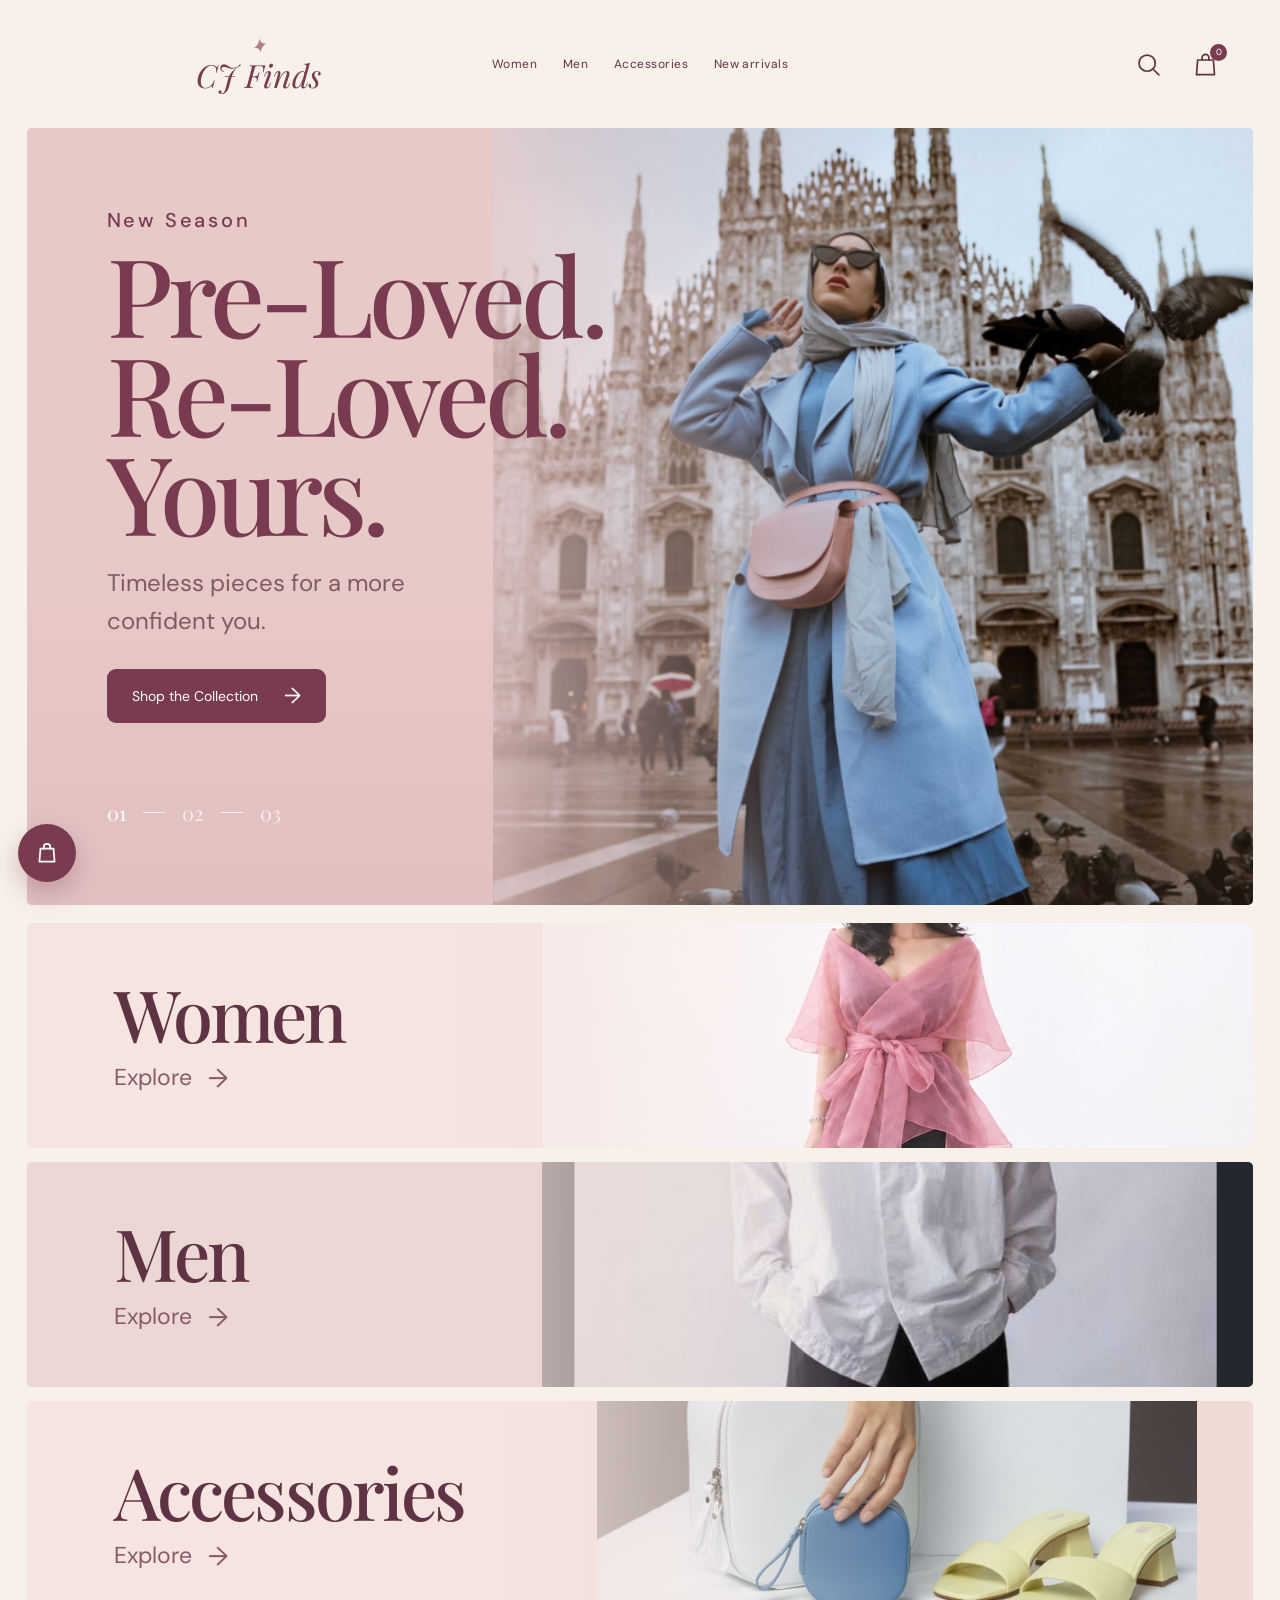
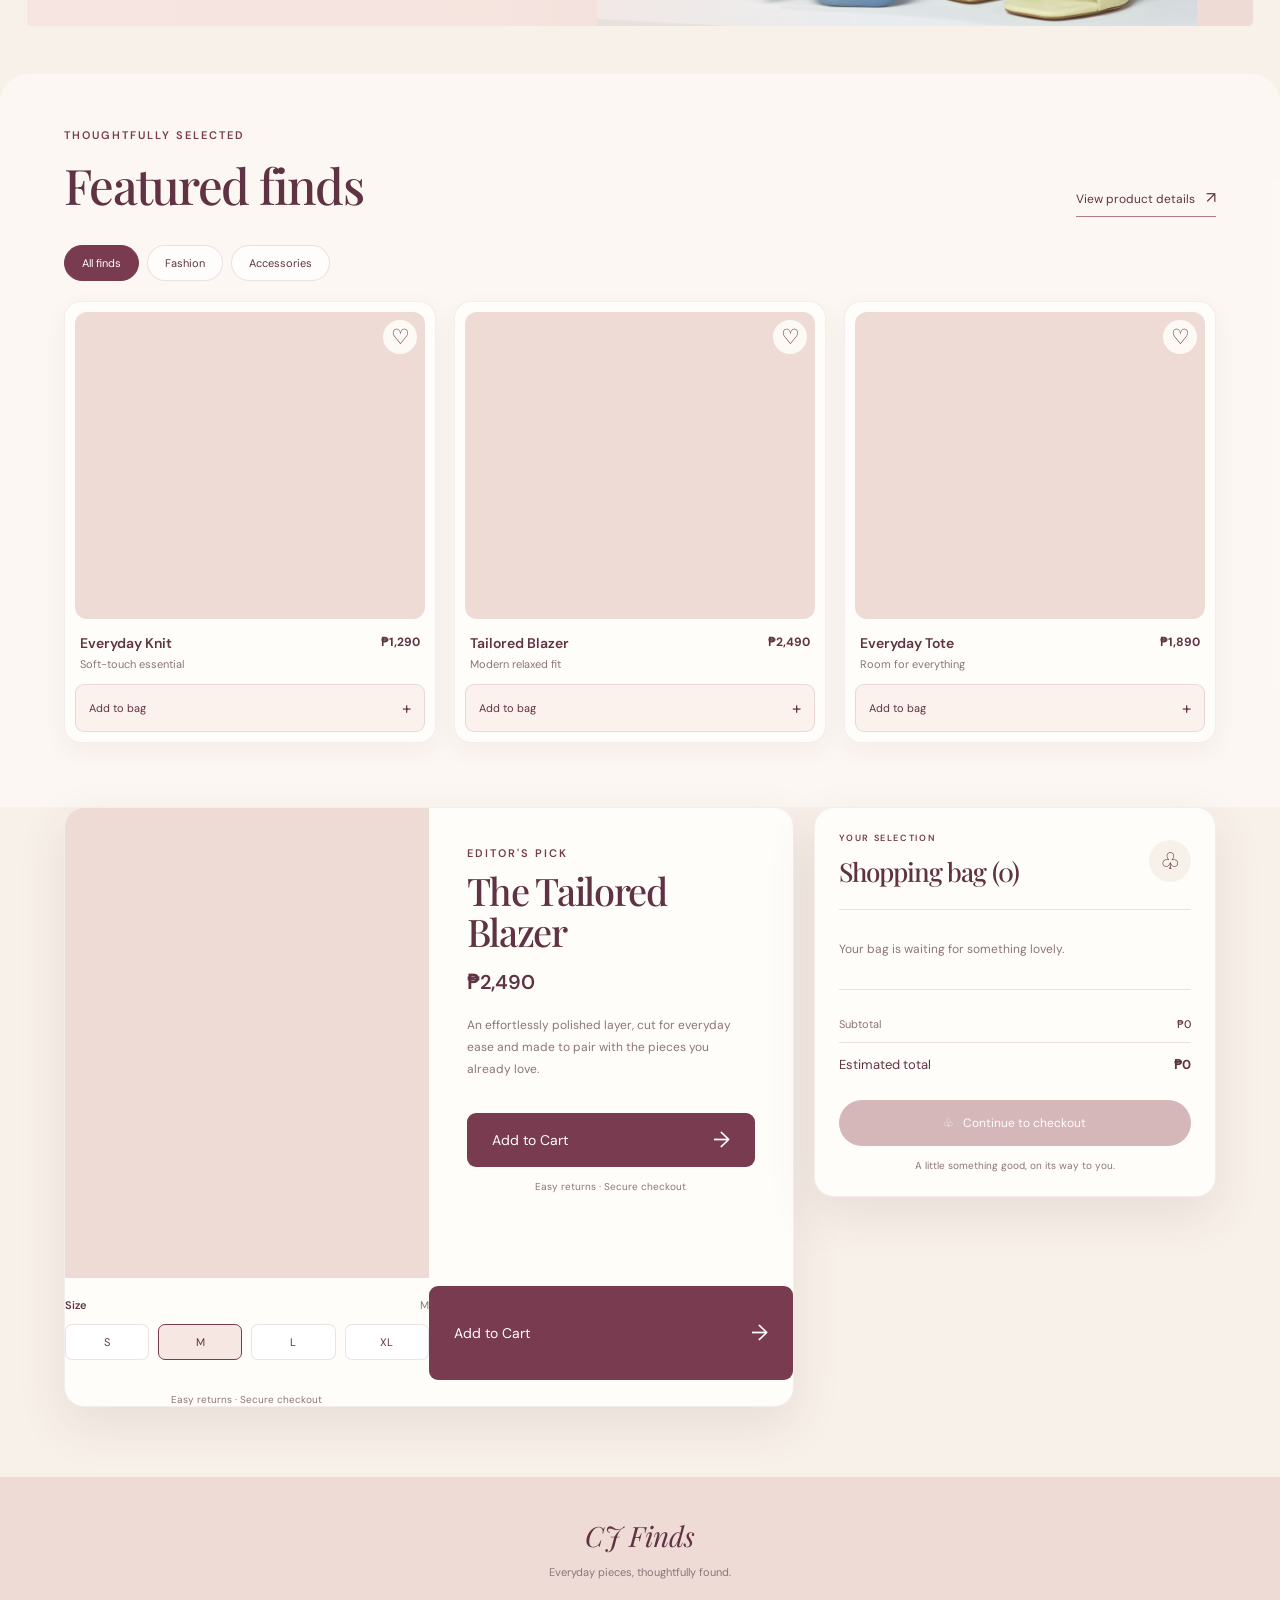
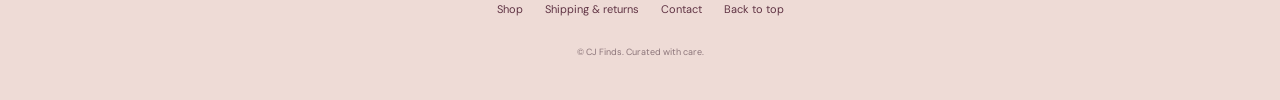
==== index.html @ 282258a2 "Update product detail layout in index.html Removed color options and added 'Add to Cart' button with" ====
<!DOCTYPE html>
<html lang="en">
<head>
  <meta charset="UTF-8" />
  <meta name="viewport" content="width=device-width, initial-scale=1.0" />
  <meta name="theme-color" content="#f8f1e9" />
  <meta name="description" content="CJ Finds — pre-loved fashion and accessories for women and men. Pre-Loved. Re-Loved. Yours." />
  <title>CJ Finds — Pre-Loved. Re-Loved. Yours.</title>
  <link rel="icon" href="data:image/svg+xml,%3Csvg xmlns='http://www.w3.org/2000/svg' viewBox='0 0 100 100'%3E%3Ctext y='.9em' font-size='90'%3E✦%3C/text%3E%3C/svg%3E" />
  <link rel="preconnect" href="https://fonts.googleapis.com">
  <link rel="preconnect" href="https://fonts.gstatic.com" crossorigin>
  <link href="https://fonts.googleapis.com/css2?family=DM+Sans:wght@400;500;600;700&family=Playfair+Display:wght@400;500;600&display=swap" rel="stylesheet">
  <link rel="stylesheet" href="style.css" />
</head>
<body id="top">
  <header class="site-header">
    <button class="icon-button menu-toggle" type="button" aria-label="Open navigation" aria-expanded="false">
      <span></span><span></span><span></span>
    </button>

    <a class="brand" href="index.html" aria-label="CJ Finds home">
      <span class="brand-leaf" aria-hidden="true">✦</span>
      <span>CJ Finds</span>
    </a>

    <nav class="desktop-nav" aria-label="Main navigation">
      <a href="women.html">Women</a>
      <a href="men.html">Men</a>
      <a href="accessories.html">Accessories</a>
      <a href="#featured">New arrivals</a>
    </nav>

    <div class="header-actions">
      <button class="icon-button search-toggle" type="button" aria-label="Search products" aria-expanded="false">
        <svg viewBox="0 0 24 24" aria-hidden="true"><circle cx="10.8" cy="10.8" r="7.2"></circle><path d="m16.2 16.2 5 5"></path></svg>
      </button>
      <button class="icon-button cart-toggle" type="button" aria-label="Open shopping bag">
        <svg viewBox="0 0 24 24" aria-hidden="true"><path d="M5 8h14l1 13H4L5 8Z"></path><path d="M9 8V6a3 3 0 0 1 6 0v2"></path></svg>
        <span class="cart-count" aria-live="polite">0</span>
      </button>
    </div>
  </header>

  <div class="mobile-menu" hidden>
    <a href="women.html">Women</a><a href="men.html">Men</a><a href="accessories.html">Accessories</a><a href="#featured">New arrivals</a>
  </div>
  <form class="search-panel" role="search" hidden>
    <label for="search-input">Find your next favorite</label>
    <div class="search-row"><input id="search-input" type="search" placeholder="Search essentials…" /><button type="submit">Search</button></div>
    <p class="search-message" aria-live="polite"></p>
  </form>

  <main>
    <!-- Keep this original visual order: hero, three category banners, palette footer. -->
    <section class="hero" aria-label="New season collection">
      <div class="hero-copy">
        <p class="eyebrow">New Season</p>
        <h1>Pre-Loved.<br>Re-Loved.<br>Yours.</h1>
        <p class="hero-description">Timeless pieces for a more<br class="desktop-break"> confident you.</p>
        <a class="primary-button" href="#featured">Shop the Collection <span aria-hidden="true">→</span></a>
        <div class="hero-pagination" aria-label="Featured collection">
          <button class="active" type="button" data-slide="0" aria-label="Collection one">01</button><i></i>
          <button type="button" data-slide="1" aria-label="Collection two">02</button><i></i>
          <button type="button" data-slide="2" aria-label="Collection three">03</button>
        </div>
      </div>
      <div class="hero-image image-fashion" role="img" aria-label="Model wearing a cream blazer and sage top"></div>
      <div class="hero-glow"></div>
    </section>

    <section class="category-stack" aria-label="Shop categories">
      <a class="category-card women-card" id="women" href="women.html">
        <span class="category-copy"><strong>Women</strong><span>Explore <b aria-hidden="true">→</b></span></span>
        <span class="category-image women-image" role="img" aria-label="Women's modern neutral fashion"></span>
      </a>
      <a class="category-card men-card" id="men" href="men.html">
        <span class="category-copy"><strong>Men</strong><span>Explore <b aria-hidden="true">→</b></span></span>
        <span class="category-image men-image" role="img" aria-label="Men's minimalist black outfit"></span>
      </a>
      <a class="category-card accessories-card" id="accessories" href="accessories.html">
        <span class="category-copy"><strong>Accessories</strong><span>Explore <b aria-hidden="true">→</b></span></span>
        <span class="category-image accessories-image" role="img" aria-label="Black leather tote bag"></span>
      </a>
    </section>
    <!-- Shopping UI is added below the original landing-page composition. -->
    <section class="shopping-section" id="featured">
      <div class="section-heading">
        <div><p class="eyebrow">Thoughtfully selected</p><h2>Featured finds</h2></div>
        <a class="text-link" href="#product-detail">View product details <span>↗</span></a>
      </div>
      <div class="filter-row" role="group" aria-label="Filter featured products">
        <button class="filter-chip active" type="button" data-filter="all">All finds</button>
        <button class="filter-chip" type="button" data-filter="fashion">Fashion</button>
        <button class="filter-chip" type="button" data-filter="accessories">Accessories</button>
      </div>
      <div class="product-grid">
        <article class="product-card" data-category="fashion">
          <button class="favorite" type="button" aria-label="Add Everyday Knit to favorites">♡</button>
          <div class="product-photo product-knit" role="img" aria-label="Folded sage knitwear"></div>
          <div class="product-info"><div><h3>Everyday Knit</h3><p>Soft-touch essential</p></div><strong>₱1,290</strong></div>
          <button class="add-product" type="button" data-product="Everyday Knit" data-price="1290">Add to bag <span>+</span></button>
        </article>
        <article class="product-card" data-category="fashion">
          <button class="favorite" type="button" aria-label="Add Tailored Blazer to favorites">♡</button>
          <div class="product-photo product-blazer" role="img" aria-label="Cream tailored blazer"></div>
          <div class="product-info"><div><h3>Tailored Blazer</h3><p>Modern relaxed fit</p></div><strong>₱2,490</strong></div>
          <button class="add-product" type="button" data-product="Tailored Blazer" data-price="2490">Add to bag <span>+</span></button>
        </article>
        <article class="product-card" data-category="accessories">
          <button class="favorite" type="button" aria-label="Add Everyday Tote to favorites">♡</button>
          <div class="product-photo product-tote" role="img" aria-label="Black leather tote bag"></div>
          <div class="product-info"><div><h3>Everyday Tote</h3><p>Room for everything</p></div><strong>₱1,890</strong></div>
          <button class="add-product" type="button" data-product="Everyday Tote" data-price="1890">Add to bag <span>+</span></button>
        </article>
      </div>
    </section>

    <section class="detail-cart-grid" id="product-detail">
      <article class="product-detail panel">
        <div class="detail-image product-blazer" role="img" aria-label="Cream tailored blazer detail"></div>
        <div class="detail-copy">
  <p class="eyebrow">Editor's pick</p><h2>The Tailored Blazer</h2>
  <div class="detail-price">₱2,490</div>
  <p class="detail-description">An effortlessly polished layer, cut for everyday ease and made to pair with the pieces you already love.</p>
  <button class="primary-button detail-add" type="button" data-product="Tailored Blazer" data-price="2490">Add to Cart <span>→</span></button>
  <p class="detail-note">Easy returns · Secure checkout</p>
</div>
          <div class="option-group"><span class="option-label">Size <b id="selected-size">M</b></span>
            <div class="size-options"><button type="button">S</button><button type="button" class="selected">M</button><button type="button">L</button><button type="button">XL</button></div>
          </div>
          <button class="primary-button detail-add" type="button" data-product="Tailored Blazer" data-price="2490">Add to Cart <span>→</span></button>
          <p class="detail-note">Easy returns · Secure checkout</p>
        </div>
      </article>

      <aside class="cart-panel panel" id="cart-panel">
        <div class="cart-heading"><div><p class="eyebrow">Your selection</p><h2>Shopping bag <span class="bag-heading-count">(0)</span></h2></div><span class="bag-icon">♧</span></div>
        <div class="cart-items"><p class="empty-cart">Your bag is waiting for something lovely.</p></div>
        <div class="cart-summary">
          <div><span>Subtotal</span><strong class="subtotal">₱0</strong></div>
          <div><span>Estimated total</span><strong class="total">₱0</strong></div>
        </div>
        <button class="checkout-button" type="button" disabled>♧ &nbsp; Continue to checkout</button>
        <p class="secure-note">A little something good, on its way to you.</p>
      </aside>
    </section>
  </main>

  <footer class="site-footer">
    <a class="footer-brand" href="index.html">CJ Finds</a>
    <p>Everyday pieces, thoughtfully found.</p>
    <div class="footer-links"><a href="women.html">Shop</a><a href="#product-detail">Shipping &amp; returns</a><a href="mailto:hello@cjfinds.example">Contact</a><a href="#top">Back to top</a></div>
    <small>© <span id="year"></span> CJ Finds. Curated with care.</small>
  </footer>

  <div class="toast" role="status" aria-live="polite"></div>
  <script src="bag-reset.js"></script>
<script src="script.js"></script>
<script src="bag.js" defer></script>
<script src="bag-sync.js" defer></script>
</body>
</html>
---- style.css ----
:root {
  --mint: #f8f1e9;          /* warm ivory page background */
  --mint-deep: #eed5d0;     /* powder pink */
  --sage: #b47d85;          /* muted rose */
  --sage-dark: #783b50;     /* deep mauve */
  --sage-soft: #c68183;     /* dusty blush */
  --cream: #fbf7f0;
  --warm-white: #fffdfa;
  --stone: #e8d8d3;
  --ink: #603344;
  --muted: #8b7479;
  --line: rgba(120,59,80,.14);
  --shadow: 0 18px 50px rgba(91,45,61,.10);
  --radius: 20px;
}
* { box-sizing: border-box; }
html { scroll-behavior: smooth; scroll-padding-top: 24px; }
body { margin: 0; color: var(--ink); background: var(--mint); font-family: "DM Sans", sans-serif; -webkit-font-smoothing: antialiased; }
button, input { font: inherit; }
button, a { -webkit-tap-highlight-color: transparent; }
a { color: inherit; text-decoration: none; }
button { color: inherit; }
.site-header { min-height: 112px; padding: 20px clamp(22px,4.2vw,68px); display: grid; grid-template-columns: 1fr auto 1fr; align-items: center; gap: 28px; position: relative; z-index: 10; }
.brand { display: flex; flex-direction: column; align-items: center; justify-self: center; color: var(--sage-dark); font-family: "Playfair Display", serif; font-size: 32px; font-style: italic; line-height: 1; white-space: nowrap; }
.brand small { margin-top: 8px; font-family: "DM Sans", sans-serif; font-size: 8px; letter-spacing: .12em; text-transform: uppercase; font-style: normal; }
.brand-leaf { font-family: serif; font-size: 20px; margin-bottom: 2px; color: var(--sage); transform: rotate(-20deg); }
.desktop-nav { display: flex; gap: clamp(16px,2vw,32px); justify-self: end; grid-column: 2; grid-row: 1; font-size: 12px; letter-spacing: .04em; }
.desktop-nav a, .footer-links a { transition: color .2s; }
.desktop-nav a:hover, .footer-links a:hover { color: var(--sage); }
.header-actions { display: flex; align-items: center; justify-self: end; gap: 16px; }
.icon-button { border: 0; background: transparent; padding: 7px; cursor: pointer; display: grid; place-items: center; position: relative; }
.icon-button svg { width: 27px; height: 27px; fill: none; stroke: currentColor; stroke-width: 1.5; stroke-linecap: round; stroke-linejoin: round; }
.menu-toggle { width: 32px; gap: 5px; justify-self: start; }
.menu-toggle span { display: block; width: 26px; height: 1.5px; background: currentColor; }
.menu-toggle span:nth-child(2) { width: 21px; }
.menu-toggle { display: none; }
.cart-count { position: absolute; top: 0; right: -1px; min-width: 17px; height: 17px; border-radius: 50%; display: grid; place-items: center; background: var(--sage-dark); color: white; font-size: 9px; }
.mobile-menu, .search-panel { margin: 0 4.2% 16px; padding: 20px; background: rgba(255,254,250,.94); border: 1px solid var(--line); border-radius: 16px; box-shadow: var(--shadow); }
.mobile-menu { gap: 16px; }
.mobile-menu:not([hidden]) { display: flex; flex-direction: column; }
.search-panel label { display: block; font-size: 12px; margin-bottom: 10px; }
.search-row { display: flex; gap: 8px; }
.search-row input { min-width: 0; flex: 1; border: 1px solid var(--line); background: white; padding: 12px 14px; border-radius: 10px; outline-color: var(--sage-dark); }
.search-row button { border: 0; border-radius: 10px; padding: 0 18px; color: white; background: var(--sage-dark); cursor: pointer; }
.search-message { font-size: 12px; color: var(--muted); margin-bottom: 0; }
main { width: 100%; }
.hero { min-height: clamp(500px, 60vw, 740px); margin: 0 2.1%; border-radius: 5px; overflow: hidden; position: relative; isolation: isolate; display: flex; align-items: center; background: #e7c9c7; }
.hero-image { position: absolute; z-index: -2; inset: 0 0 0 38%; background-size: cover; background-position: center 35%; }
.image-fashion { background-image: url("HOMEPAGE_IMAGES/MAIN_IMAGE.png"); }
.hero::before { content: ""; position: absolute; z-index: -1; inset: 0; background: linear-gradient(90deg, rgba(231,201,199,.97) 0%, rgba(231,201,199,.89) 34%, rgba(231,201,199,.35) 54%, rgba(231,201,199,0) 72%); }
.hero-glow { position: absolute; inset: 0; z-index: -1; pointer-events: none; background: linear-gradient(0deg, rgba(120,59,80,.06), transparent 45%); }
.hero-copy { padding: clamp(28px,6.2vw,96px); max-width: 59%; }
.eyebrow { margin: 0 0 10px; text-transform: uppercase; font-size: 11px; letter-spacing: .18em; font-weight: 600; color: var(--sage-dark); }
.hero-copy .eyebrow { font-size: clamp(13px,1.8vw,20px); text-transform: none; letter-spacing: .14em; font-weight: 500; }
h1, h2, .category-copy strong { font-family: "Playfair Display", Georgia, serif; font-weight: 500; }
h1 { margin: 0; font-size: clamp(58px,8.5vw,116px); line-height: .91; letter-spacing: -.045em; color: var(--sage-dark); }
.hero-description { margin: 24px 0 30px; font-size: clamp(15px,2vw,24px); line-height: 1.55; color: #805b65; }
.primary-button { display: inline-flex; align-items: center; justify-content: space-between; gap: 26px; min-height: 54px; padding: 0 25px; border: 0; border-radius: 9px; background: var(--sage-dark); color: #fffefa; font-size: 14px; cursor: pointer; transition: background .2s, transform .2s; }
.primary-button:hover, .checkout-button:hover:not(:disabled) { background: #5d293e; transform: translateY(-1px); }
.primary-button span { font-size: 22px; line-height: 1; }
.hero-pagination { display: flex; align-items: center; gap: 17px; margin-top: clamp(42px,6vw,76px); }
.hero-pagination button { padding: 0; border: 0; background: transparent; color: rgba(255,254,250,.75); font-family: "Playfair Display", serif; font-size: 20px; cursor: pointer; }
.hero-pagination button.active { color: var(--warm-white); }
.hero-pagination i { width: 22px; height: 1px; background: rgba(255,254,250,.8); }
.category-stack { display: grid; gap: 14px; margin: 18px 2.1% 0; }
.category-card { position: relative; min-height: clamp(150px,19vw,225px); display: flex; align-items: center; overflow: hidden; border-radius: 5px; isolation: isolate; background: #eedbd6; }
.category-card::before { content: ""; position: absolute; z-index: -1; inset: 0; background: linear-gradient(90deg, rgba(246,229,224,.96) 0%, rgba(246,229,224,.85) 37%, rgba(246,229,224,.08) 72%); }
.category-copy { display: flex; flex-direction: column; gap: 12px; padding: 22px clamp(24px,6.8vw,88px); position: relative; z-index: 2; }
.category-copy strong { font-size: clamp(39px,6vw,72px); line-height: 1; letter-spacing: -.04em; }
.category-copy > span { font-size: clamp(15px,2.2vw,23px); color: #8a5968; }
.category-copy b { margin-left: 10px; font-size: 26px; font-weight: 400; vertical-align: -2px; transition: transform .2s; display: inline-block; }
.category-card:hover .category-copy b { transform: translateX(5px); }
.category-image { position: absolute; z-index: -2; inset: 0 0 0 42%; background-size: cover; background-position: center 37%; transition: transform .6s; }
.category-card:hover .category-image { transform: scale(1.025); }
.women-image {
  background-image: url("HOMEPAGE_IMAGES/WOMEN.png");
  background-size: auto 300%;
  background-position: center 31.25%;
  background-repeat: no-repeat;
}
.men-image {
  background-image: url("HOMEPAGE_IMAGES/MEN.png");
  background-size: auto 188%;
  background-position: center 90%;
  background-repeat: no-repeat;
}
.accessories-image {
  background-image: url("HOMEPAGE_IMAGES/ACCESSORIES.jpg");
  background-size: auto 400%;
  background-position: center 40%;
  background-repeat: no-repeat;
}
.men-card { background: #e8d4d0; }
.men-card::before { background: linear-gradient(90deg, rgba(235,215,211,.98) 0%, rgba(235,215,211,.9) 36%, rgba(235,215,211,.04) 72%); }
.accessories-card::before { background: linear-gradient(90deg, rgba(246,229,224,.98) 0%, rgba(246,229,224,.88) 38%, rgba(246,229,224,.02) 72%); }
.palette-footer { padding: 26px 20px 32px; text-align: center; color: var(--sage-dark); }
.palette-title { margin: 0 0 7px; font-size: 13px; letter-spacing: .2em; font-weight: 600; }
.palette-footer > p:nth-child(2) { margin: 0; font-size: 14px; letter-spacing: .07em; }
.swatches { display: flex; justify-content: center; gap: 10px; margin-top: 18px; }
.swatch { width: 39px; height: 39px; border-radius: 50%; border: 2px solid transparent; cursor: pointer; transition: transform .2s, border-color .2s; }
.swatch:hover { transform: translateY(-3px); }
.swatch:focus-visible { outline: 2px solid var(--sage-dark); outline-offset: 3px; }
.swatch.sage { background: #c68183; }.swatch.mint { background: #b47d85; }.swatch.cream { background: #eed5d0; border-color: #e2c6c4; }.swatch.stone { background: #783b50; }
.shopping-section { margin: 48px auto 0; max-width: 1320px; padding: 54px clamp(22px,5vw,72px) 64px; background: rgba(255,254,250,.56); border-radius: 28px 28px 0 0; }
.section-heading { display: flex; align-items: end; justify-content: space-between; gap: 20px; }
.section-heading h2, .detail-copy h2, .cart-heading h2 { margin: 0; font-size: clamp(32px,4vw,49px); letter-spacing: -.035em; }
.text-link { font-size: 12px; padding-bottom: 8px; border-bottom: 1px solid var(--sage); white-space: nowrap; }
.text-link span { margin-left: 8px; font-size: 16px; }
.filter-row { display: flex; gap: 8px; margin: 28px 0 20px; flex-wrap: wrap; }
.filter-chip { border: 1px solid var(--line); background: rgba(255,255,255,.7); padding: 10px 17px; border-radius: 999px; font-size: 11px; cursor: pointer; }
.filter-chip.active { background: var(--sage-dark); border-color: var(--sage-dark); color: white; }
.product-grid { display: grid; grid-template-columns: repeat(3,minmax(0,1fr)); gap: 18px; }
.product-card { position: relative; padding: 10px; background: var(--warm-white); border: 1px solid rgba(120,59,80,.08); border-radius: 17px; box-shadow: 0 8px 25px rgba(91,45,61,.05); min-width: 0; }
.product-photo { height: clamp(180px,24vw,310px); border-radius: 12px; background-size: cover; background-position: center; background-color: #eedbd6; }
.product-knit { background-image: url("https://images.unsplash.com/photo-1618354691373-d851c5c3a990?auto=format&fit=crop&w=900&q=85"); }
.product-blazer { background-image: url("https://images.unsplash.com/photo-1591047139829-d91aecb6caea?auto=format&fit=crop&w=1000&q=85"); }
.product-tote { background-image: url("https://images.unsplash.com/photo-1590874103328-eac38a683ce7?auto=format&fit=crop&w=900&q=85"); }
.favorite { position: absolute; z-index: 2; top: 18px; right: 18px; border: 0; border-radius: 50%; width: 34px; height: 34px; background: rgba(255,254,250,.88); font-size: 21px; cursor: pointer; }
.favorite.liked { color: #a55d66; }
.product-info { display: flex; justify-content: space-between; align-items: start; gap: 8px; padding: 15px 5px 13px; }
.product-info h3 { margin: 0 0 5px; font-size: 14px; font-weight: 600; }
.product-info p { margin: 0; color: var(--muted); font-size: 11px; }
.product-info strong { font-size: 12px; white-space: nowrap; }
.add-product { display: flex; width: 100%; justify-content: space-between; align-items: center; padding: 12px 13px; border: 1px solid var(--line); border-radius: 9px; background: #fbf1ed; font-size: 11px; cursor: pointer; transition: background .2s; }
.add-product:hover { background: var(--mint-deep); }.add-product span { font-size: 17px; }
.detail-cart-grid { max-width: 1320px; margin: 0 auto; padding: 0 clamp(22px,5vw,72px) 70px; display: grid; grid-template-columns: minmax(0,1.45fr) minmax(280px,.8fr); gap: 20px; align-items: start; }
.panel { background: var(--warm-white); border: 1px solid rgba(120,59,80,.08); border-radius: 20px; box-shadow: var(--shadow); overflow: hidden; }
.product-detail { display: grid; grid-template-columns: minmax(0,1fr) minmax(0,1fr); }
.detail-image { min-height: 100%; min-height: 470px; background-size: cover; background-position: center; background-color: #eedbd6; }
.detail-copy { padding: clamp(22px,3vw,38px); }
.detail-copy h2 { font-size: clamp(28px,3vw,38px); line-height: 1.08; }
.detail-price { margin-top: 17px; font-size: 20px; font-weight: 600; }
.detail-price span { display: block; margin-top: 7px; color: var(--sage); font-size: 10px; font-weight: 400; }
.detail-description { font-size: 12px; line-height: 1.8; color: #8b7479; margin: 20px 0 25px; }
.option-group { margin: 20px 0; }
.option-label { display: flex; justify-content: space-between; font-size: 11px; font-weight: 600; margin-bottom: 12px; }
.option-label b { font-weight: 400; color: var(--muted); }
.color-options, .size-options { display: flex; gap: 9px; }
.color-option { width: 30px; height: 30px; border-radius: 50%; border: 2px solid white; box-shadow: 0 0 0 1px transparent; cursor: pointer; }
.color-option.selected { box-shadow: 0 0 0 1px var(--sage-dark); }
.color-option.oat { background: #e8d5c9; }.color-option.sage { background: #b47d85; }.color-option.charcoal { background: #783b50; }
.size-options button { flex: 1; padding: 10px 0; border: 1px solid var(--line); border-radius: 7px; background: white; font-size: 11px; cursor: pointer; }
.size-options button.selected { border-color: var(--sage-dark); background: #f6e7e3; }
.detail-add { width: 100%; margin-top: 8px; }
.detail-note { text-align: center; color: var(--muted); font-size: 10px; margin: 13px 0 0; }
.cart-panel { padding: 24px; }
.cart-heading { display: flex; align-items: center; justify-content: space-between; padding-bottom: 20px; border-bottom: 1px solid var(--line); }
.cart-heading h2 { font-size: 26px; }.cart-heading .eyebrow { font-size: 9px; }
.bag-icon { display: grid; place-items: center; width: 42px; height: 42px; border-radius: 50%; background: var(--mint); font-size: 23px; }
.cart-items { padding: 18px 0; }
.empty-cart { color: var(--muted); font-size: 12px; line-height: 1.6; }
.cart-line { display: grid; grid-template-columns: 1fr auto; gap: 10px; padding: 10px 0; border-bottom: 1px solid var(--line); }
.cart-line h3 { margin: 0 0 5px; font-size: 12px; font-weight: 600; }.cart-line p { margin: 0; color: var(--muted); font-size: 11px; }
.cart-line strong { font-size: 12px; }
.quantity-controls { display: flex; align-items: center; gap: 10px; margin-top: 9px; }
.quantity-controls button { border: 1px solid var(--line); border-radius: 50%; width: 22px; height: 22px; background: white; cursor: pointer; }
.quantity-controls span { font-size: 11px; }
.cart-summary { padding: 16px 0; border-top: 1px solid var(--line); }
.cart-summary div { display: flex; justify-content: space-between; gap: 15px; margin: 11px 0; font-size: 11px; color: var(--muted); }
.cart-summary strong { color: var(--ink); font-weight: 500; text-align: right; }
.cart-summary div:last-child { padding-top: 13px; border-top: 1px solid var(--line); font-size: 13px; color: var(--ink); }
.cart-summary div:last-child strong { font-weight: 700; }
.checkout-button { width: 100%; padding: 15px 10px; border: 0; border-radius: 999px; color: white; background: var(--sage); font-size: 12px; cursor: pointer; transition: .2s; }
.checkout-button:disabled { opacity: .55; cursor: not-allowed; }
.secure-note { margin: 13px 0 0; text-align: center; color: var(--muted); font-size: 10px; }
.site-footer { padding: 40px 22px; text-align: center; background: #eedbd6; }
.footer-brand { font-family: "Playfair Display",serif; font-size: 28px; font-style: italic; }
.site-footer p { font-size: 11px; color: #8b7479; }
.footer-links { display: flex; justify-content: center; flex-wrap: wrap; gap: 22px; margin: 23px 0; font-size: 11px; }
.site-footer small { font-size: 9px; color: #8b7479; }
.toast { position: fixed; left: 50%; bottom: 24px; z-index: 50; transform: translate(-50%,20px); opacity: 0; pointer-events: none; padding: 13px 20px; border-radius: 999px; background: var(--sage-dark); color: white; font-size: 12px; box-shadow: var(--shadow); transition: .25s; max-width: calc(100vw - 30px); text-align: center; }
.toast.show { transform: translate(-50%,0); opacity: 1; }
[hidden] { display: none !important; }

@media (min-width: 1200px) {
  .site-header { min-height: 128px; }
  .hero { min-height: 660px; }
  .hero-copy { padding-left: 6.5%; }
}
@media (max-width: 900px) {
  .site-header { min-height: 94px; grid-template-columns: 1fr auto 1fr; padding: 18px 4%; }
  .desktop-nav { display: none; }
  .menu-toggle { display: flex; flex-direction: column; }
  .hero { min-height: 570px; }
  .hero-copy { max-width: 64%; padding: 5%; }
  .hero-image { left: 33%; }
  .hero::before { background: linear-gradient(90deg, rgba(231,201,199,.98) 0%, rgba(231,201,199,.87) 39%, rgba(231,201,199,.18) 70%, transparent 100%); }
  .detail-cart-grid { grid-template-columns: 1fr; }
  .product-detail { grid-template-columns: .9fr 1fr; }
  .detail-image { min-height: 440px; }
}
@media (max-width: 600px) {
  .site-header { min-height: 80px; gap: 8px; padding: 14px 15px; }
  .brand { font-size: 25px; }
  .brand small { font-size: 6px; letter-spacing: .08em; margin-top: 5px; }
  .brand-leaf { font-size: 15px; }
  .header-actions { gap: 5px; }
  .icon-button svg { width: 23px; height: 23px; }
  .menu-toggle { width: 25px; padding-left: 0; }
  .menu-toggle span { width: 22px; }.menu-toggle span:nth-child(2) { width: 17px; }
  .hero { min-height: 540px; margin: 0 12px; align-items: flex-start; }
  .hero-image { inset: 0 0 0 17%; background-position: 57% center; }
  .hero::before { background: linear-gradient(90deg, rgba(231,201,199,.97) 0%, rgba(231,201,199,.86) 42%, rgba(231,201,199,.2) 80%, transparent); }
  .hero-copy { max-width: 91%; padding: 47px 24px 24px; }
  h1 { font-size: clamp(52px,13.5vw,75px); }
  .hero-copy .eyebrow { font-size: 13px; }
  .hero-description { font-size: 15px; margin: 18px 0 22px; }
  .desktop-break { display: none; }
  .primary-button { min-height: 49px; padding: 0 17px; gap: 15px; font-size: 12px; }
  .hero-pagination { margin-top: 48px; gap: 13px; }
  .hero-pagination button { font-size: 17px; }
  .hero-pagination i { width: 17px; }
  .category-stack { margin: 12px 12px 0; gap: 10px; }
  .category-card { min-height: 140px; }
  .category-copy { padding: 18px 22px; gap: 9px; }
  .category-copy strong { font-size: clamp(34px,10vw,48px); }
  .category-copy > span { font-size: 14px; }
  .category-copy b { font-size: 20px; }
  .category-image { left: 35%; }
  .palette-footer { padding: 22px 15px 28px; }
  .palette-title { font-size: 11px; }
  .palette-footer > p:nth-child(2) { font-size: 12px; }
  .swatch { width: 34px; height: 34px; }
  .shopping-section { margin-top: 25px; padding: 34px 14px 38px; border-radius: 20px 20px 0 0; }
  .section-heading { align-items: start; flex-direction: column; gap: 13px; }
  .section-heading h2 { font-size: 35px; }
  .filter-row { margin: 20px 0 14px; }
  .product-grid { grid-template-columns: repeat(2,minmax(0,1fr)); gap: 10px; }
  .product-card { padding: 7px; border-radius: 13px; }
  .product-photo { height: 180px; border-radius: 9px; }
  .product-info { display: block; padding: 12px 3px; }
  .product-info h3 { font-size: 12px; }.product-info p { font-size: 10px; margin: 5px 0; }.product-info strong { font-size: 11px; }
  .add-product { padding: 10px; font-size: 10px; }
  .detail-cart-grid { padding: 0 14px 45px; gap: 14px; }
  .product-detail { grid-template-columns: 1fr; }
  .detail-image { min-height: 290px; }
  .detail-copy { padding: 23px; }
  .detail-copy h2 { font-size: 31px; }
  .cart-panel { padding: 20px; }
  .site-footer { padding: 32px 18px; }
  .footer-links { gap: 13px 18px; }
}
@media (max-width: 370px) {
  .brand { font-size: 22px; }
  .hero { min-height: 510px; }
  .hero-copy { padding-left: 18px; }
  .hero-pagination { margin-top: 36px; }
  .category-card { min-height: 125px; }
  .category-copy { padding-left: 17px; }
  .product-grid { grid-template-columns: 1fr; }
  .product-photo { height: 250px; }
}
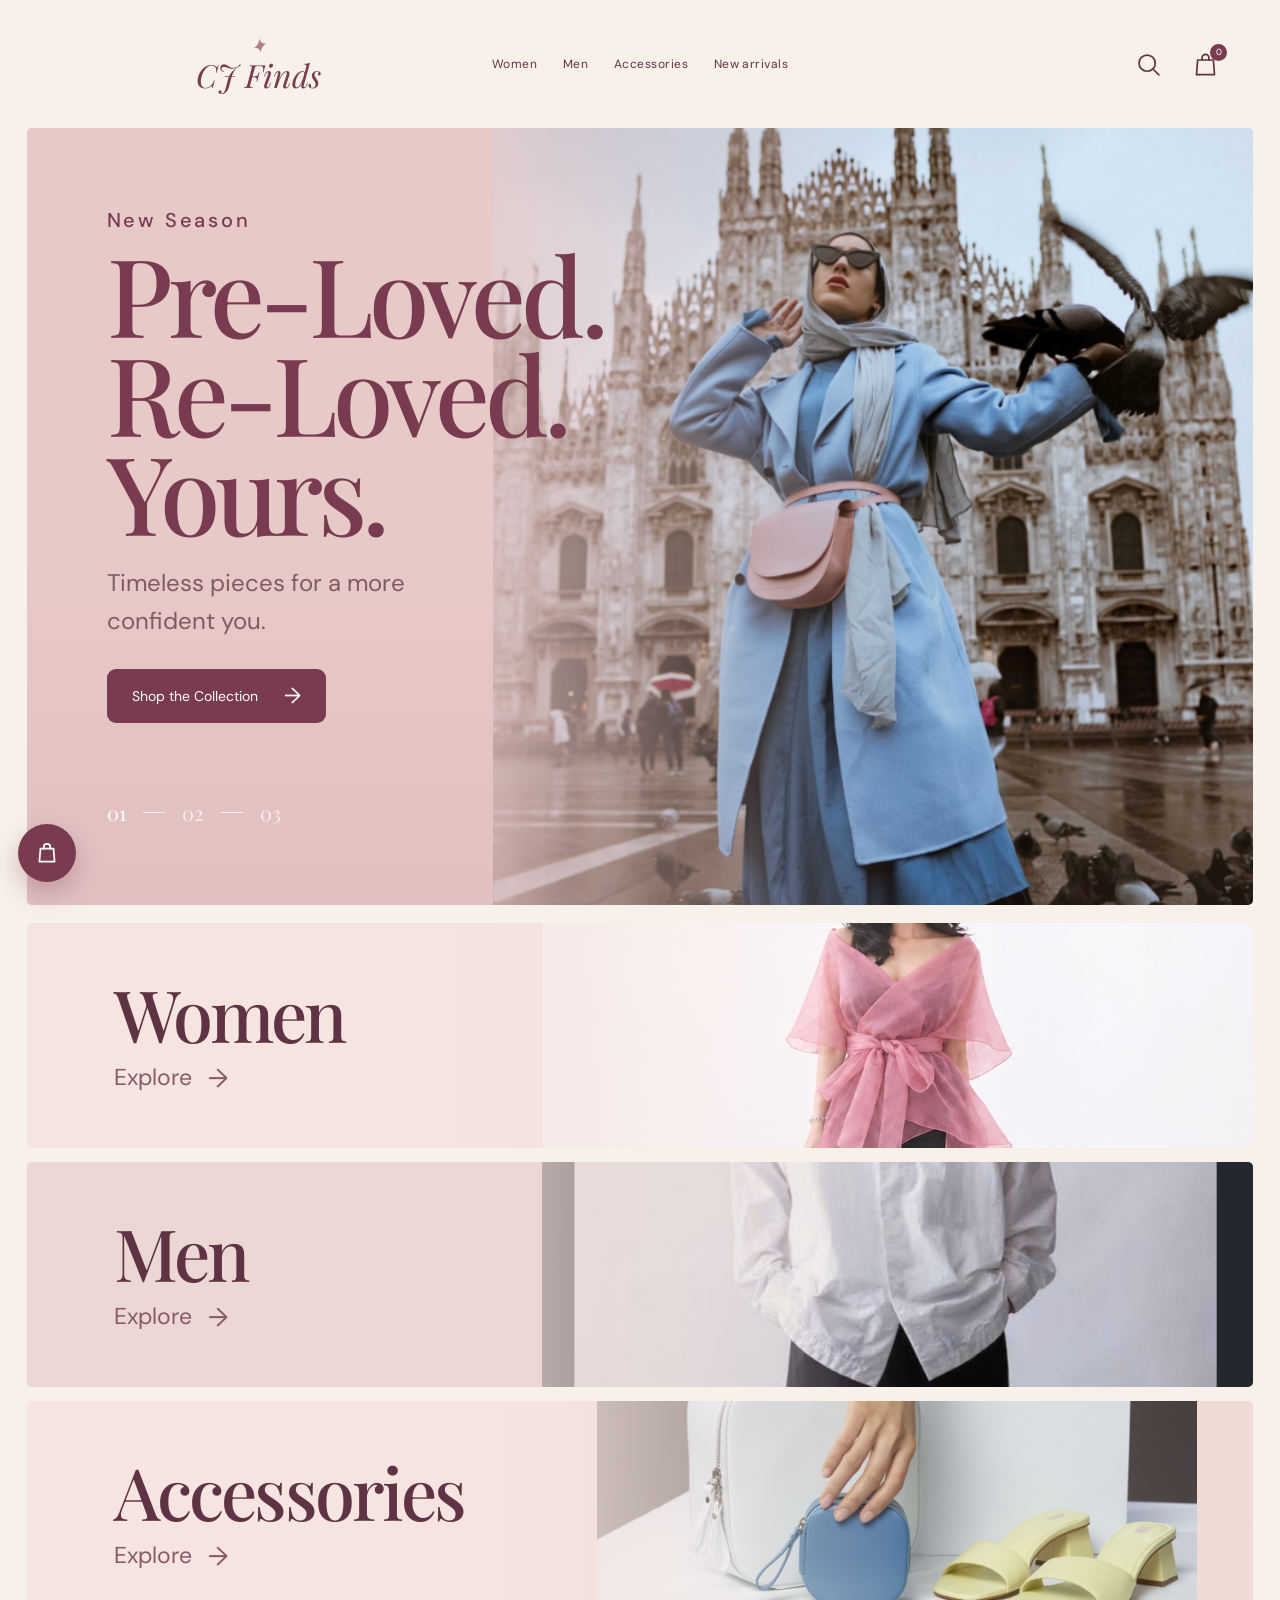
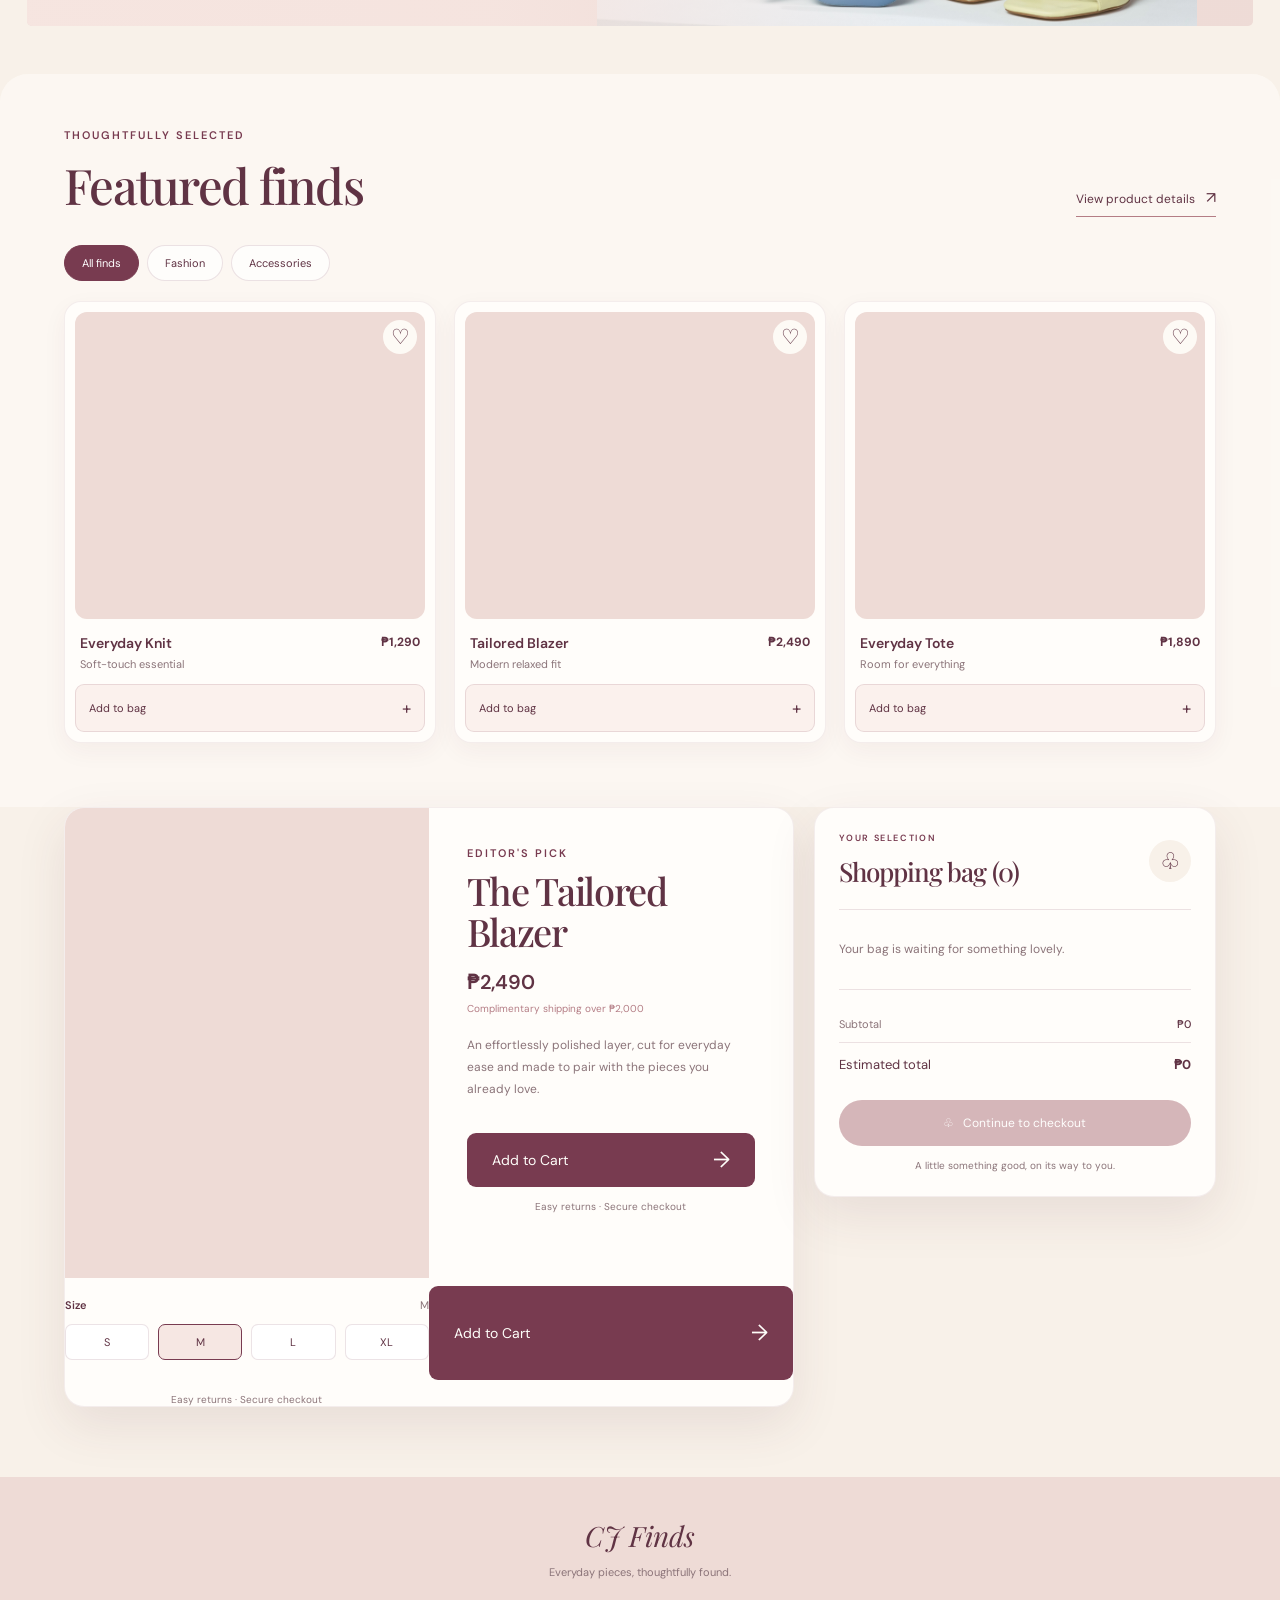
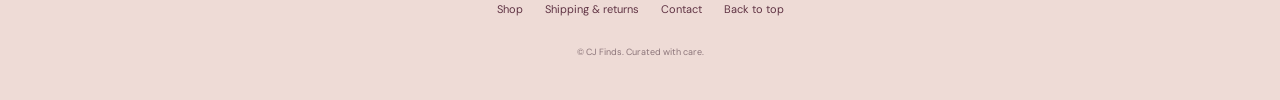
==== commit 1317462b: "Update product price section with shipping info Added a note about complimentary shipping for orders" ====
--- a/index.html
+++ b/index.html
@@ -120,10 +120,11 @@
         <div class="detail-image product-blazer" role="img" aria-label="Cream tailored blazer detail"></div>
         <div class="detail-copy">
   <p class="eyebrow">Editor's pick</p><h2>The Tailored Blazer</h2>
-  <div class="detail-price">₱2,490</div>
+  <div class="detail-price">₱2,490 <span>Complimentary shipping over ₱2,000</span></div>
   <p class="detail-description">An effortlessly polished layer, cut for everyday ease and made to pair with the pieces you already love.</p>
   <button class="primary-button detail-add" type="button" data-product="Tailored Blazer" data-price="2490">Add to Cart <span>→</span></button>
   <p class="detail-note">Easy returns · Secure checkout</p>
+</div>
 </div>
           <div class="option-group"><span class="option-label">Size <b id="selected-size">M</b></span>
             <div class="size-options"><button type="button">S</button><button type="button" class="selected">M</button><button type="button">L</button><button type="button">XL</button></div>
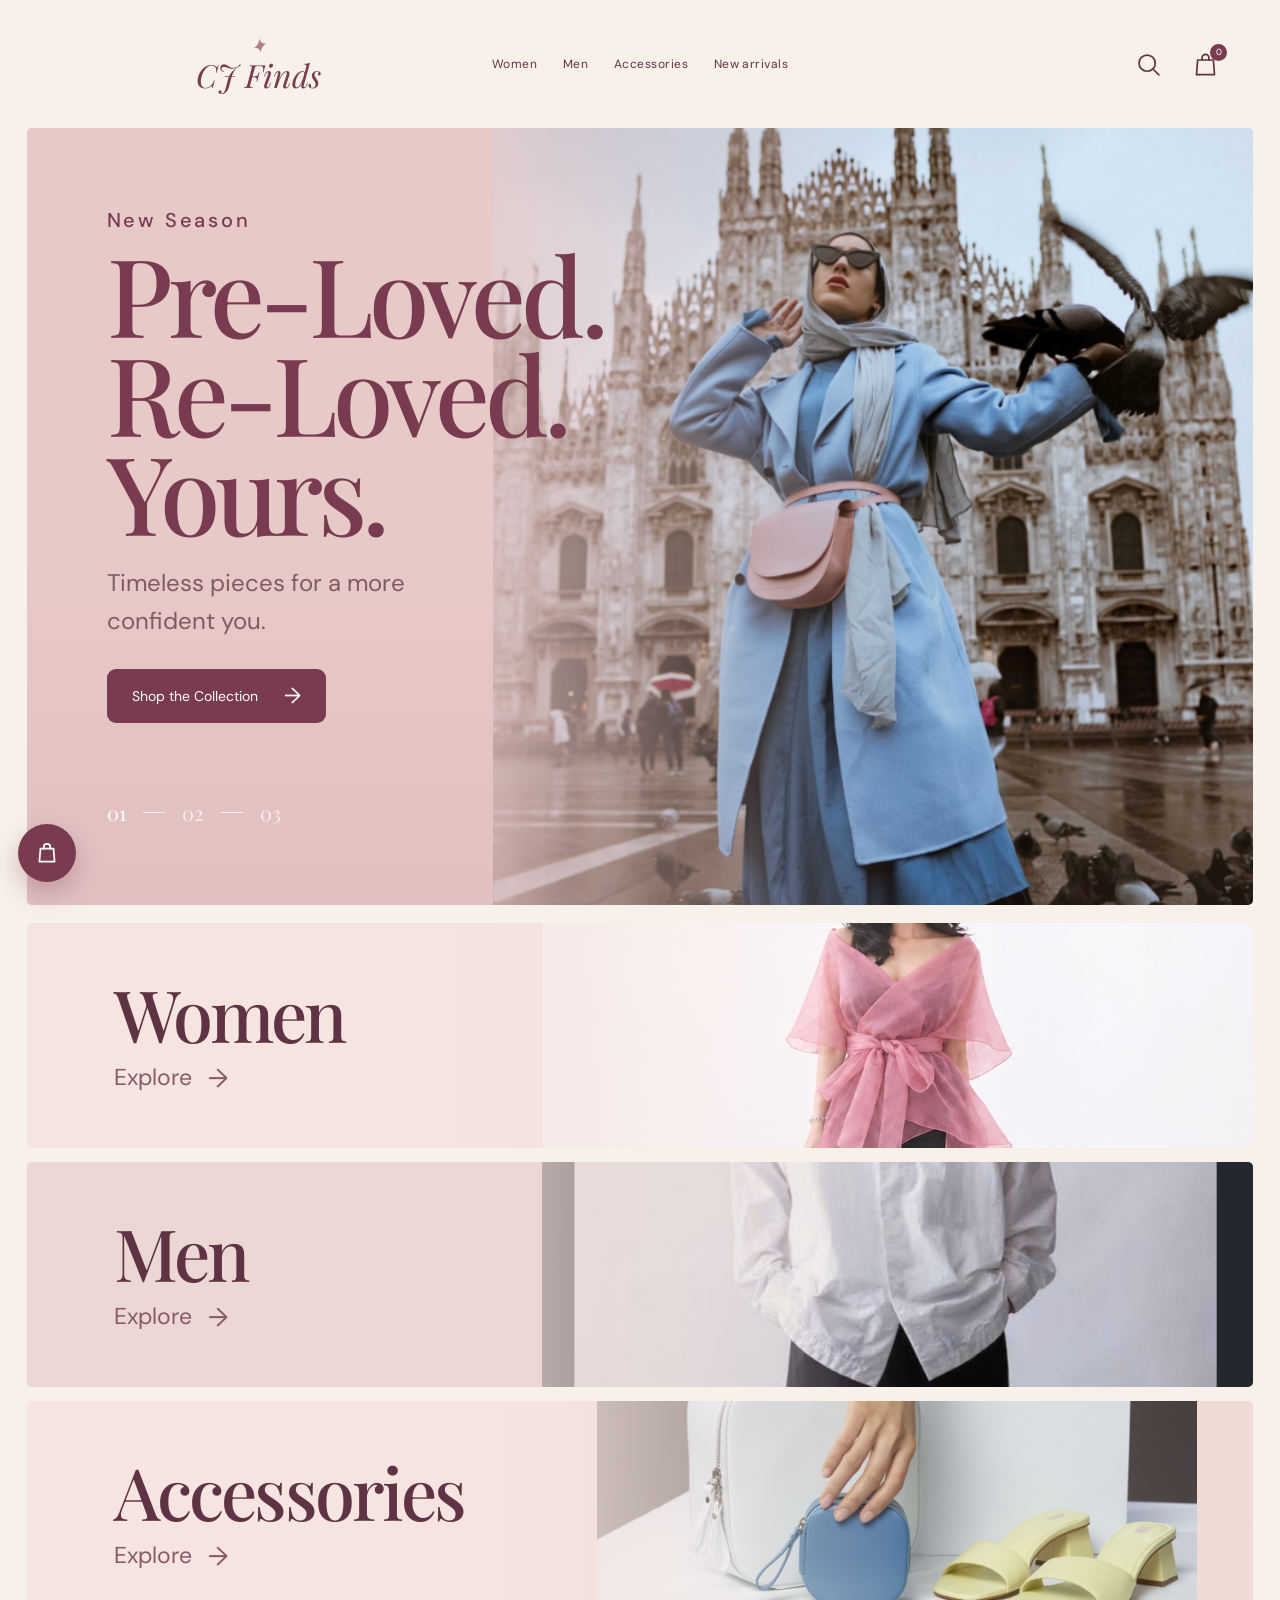
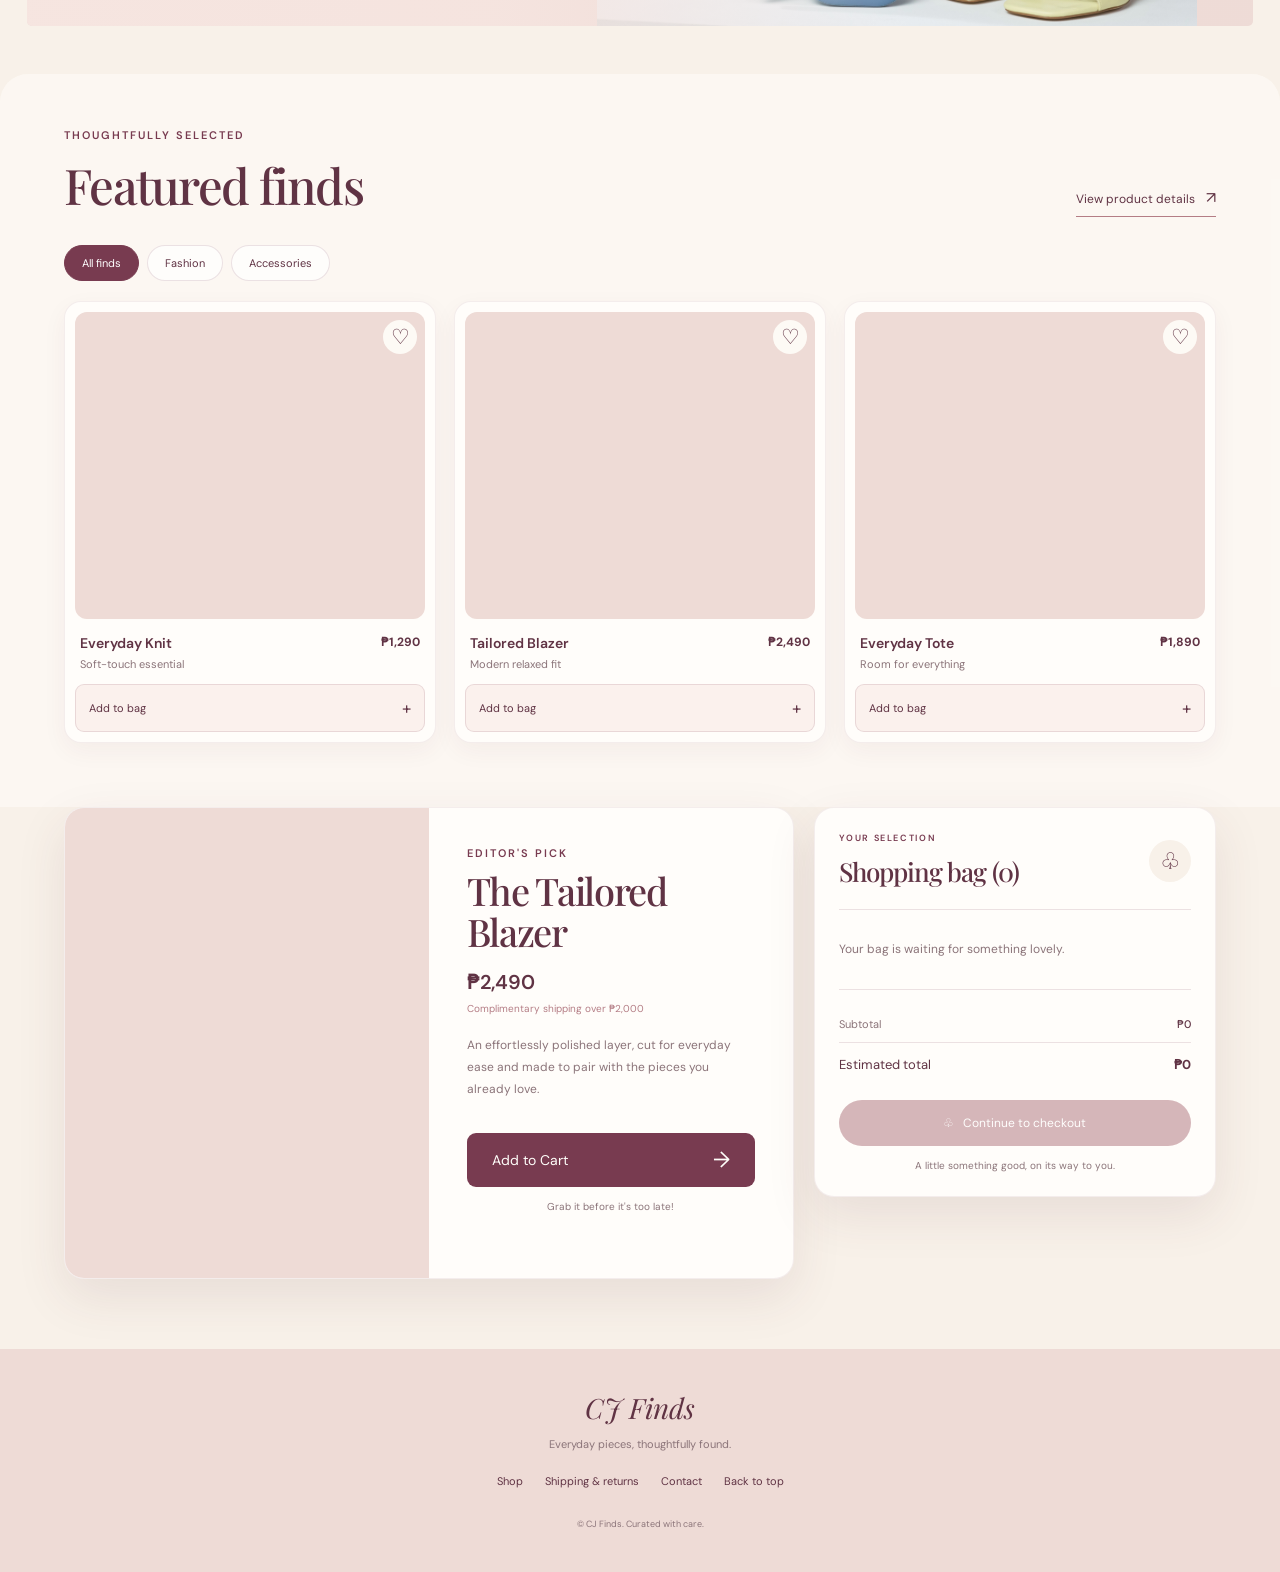
==== commit 91304cf4: "Modify product detail note and clean up options Updated the detail note and removed size options sec" ====
--- a/index.html
+++ b/index.html
@@ -123,15 +123,10 @@
   <div class="detail-price">₱2,490 <span>Complimentary shipping over ₱2,000</span></div>
   <p class="detail-description">An effortlessly polished layer, cut for everyday ease and made to pair with the pieces you already love.</p>
   <button class="primary-button detail-add" type="button" data-product="Tailored Blazer" data-price="2490">Add to Cart <span>→</span></button>
-  <p class="detail-note">Easy returns · Secure checkout</p>
+  <p class="detail-note">Grab it before it's too late!</p>
 </div>
 </div>
-          <div class="option-group"><span class="option-label">Size <b id="selected-size">M</b></span>
-            <div class="size-options"><button type="button">S</button><button type="button" class="selected">M</button><button type="button">L</button><button type="button">XL</button></div>
-          </div>
-          <button class="primary-button detail-add" type="button" data-product="Tailored Blazer" data-price="2490">Add to Cart <span>→</span></button>
-          <p class="detail-note">Easy returns · Secure checkout</p>
-        </div>
+          
       </article>
 
       <aside class="cart-panel panel" id="cart-panel">
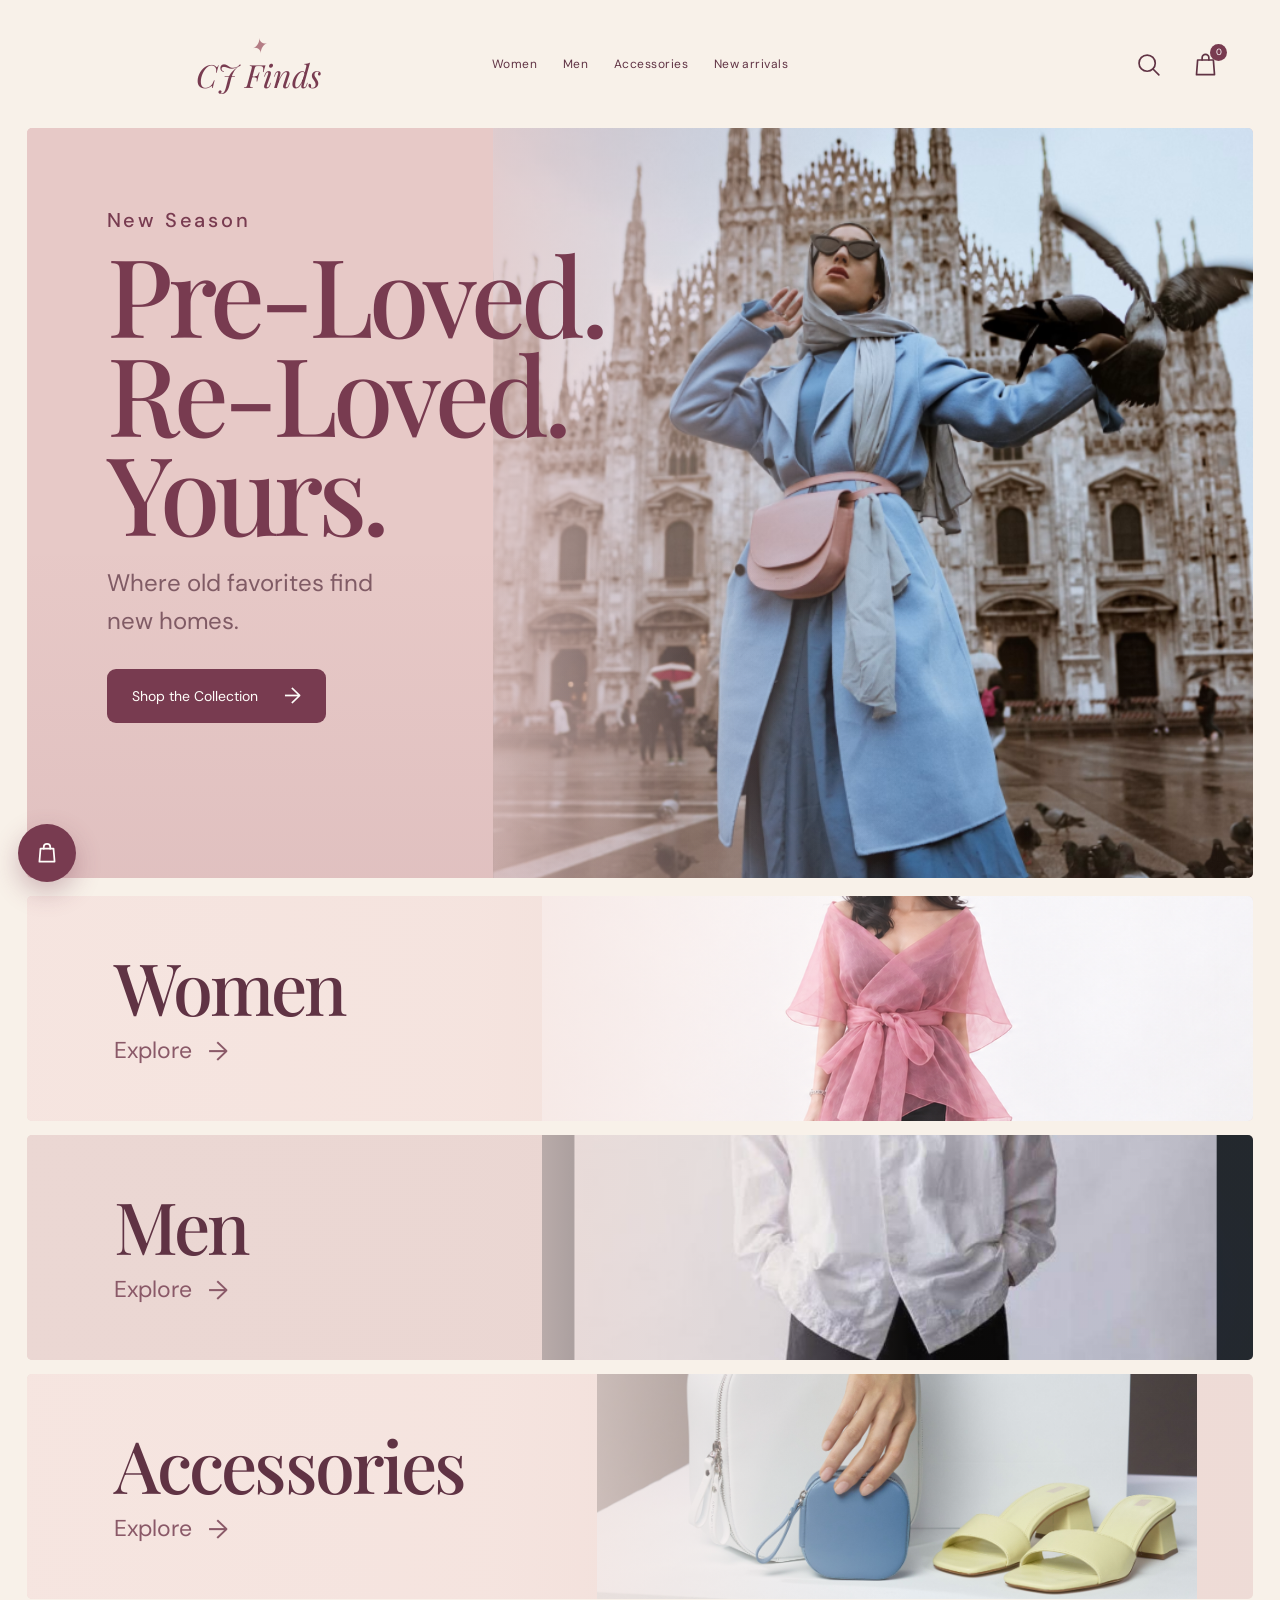
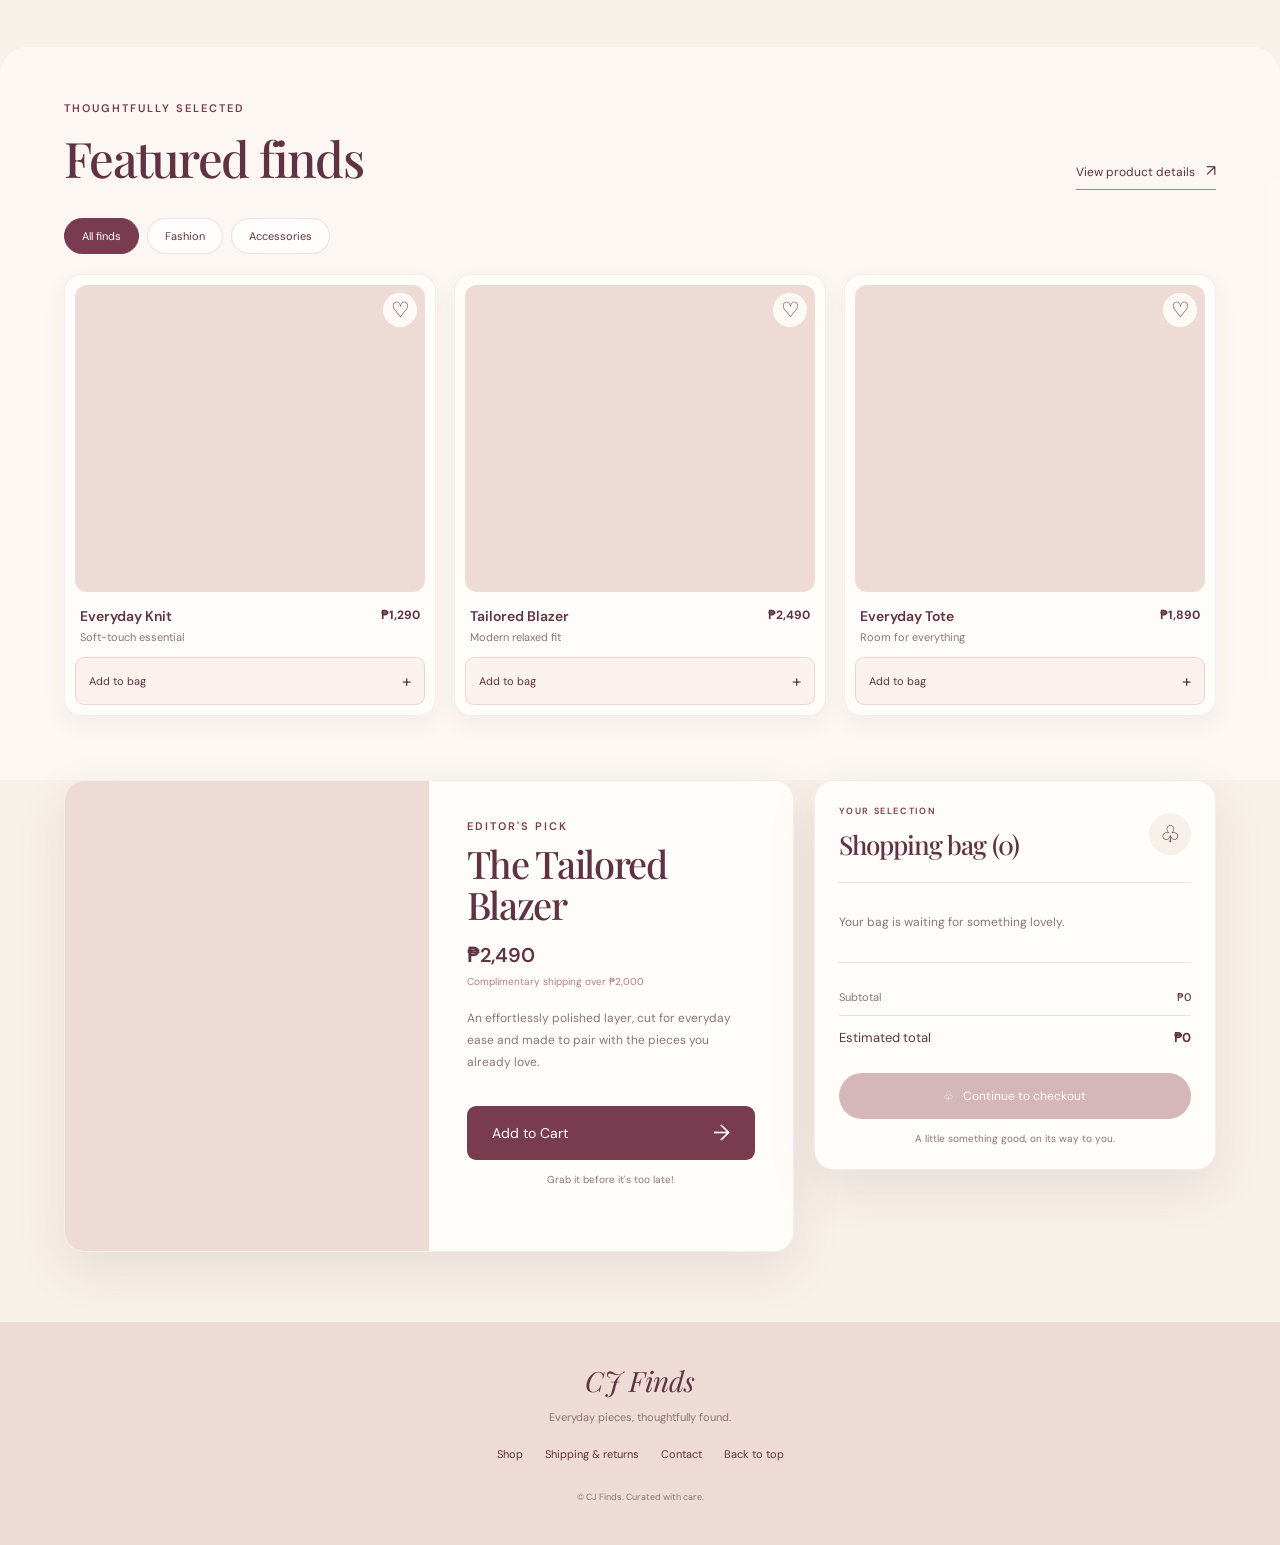
==== commit 0acf7f3a: "Update hero description and pagination buttons" ====
--- a/index.html
+++ b/index.html
@@ -56,12 +56,10 @@
       <div class="hero-copy">
         <p class="eyebrow">New Season</p>
         <h1>Pre-Loved.<br>Re-Loved.<br>Yours.</h1>
-        <p class="hero-description">Timeless pieces for a more<br class="desktop-break"> confident you.</p>
+        <p class="hero-description">Where old favorites find <br> new homes.<br class="desktop-break"></p>
         <a class="primary-button" href="#featured">Shop the Collection <span aria-hidden="true">→</span></a>
         <div class="hero-pagination" aria-label="Featured collection">
-          <button class="active" type="button" data-slide="0" aria-label="Collection one">01</button><i></i>
-          <button type="button" data-slide="1" aria-label="Collection two">02</button><i></i>
-          <button type="button" data-slide="2" aria-label="Collection three">03</button>
+          <button class="active"></button>
         </div>
       </div>
       <div class="hero-image image-fashion" role="img" aria-label="Model wearing a cream blazer and sage top"></div>
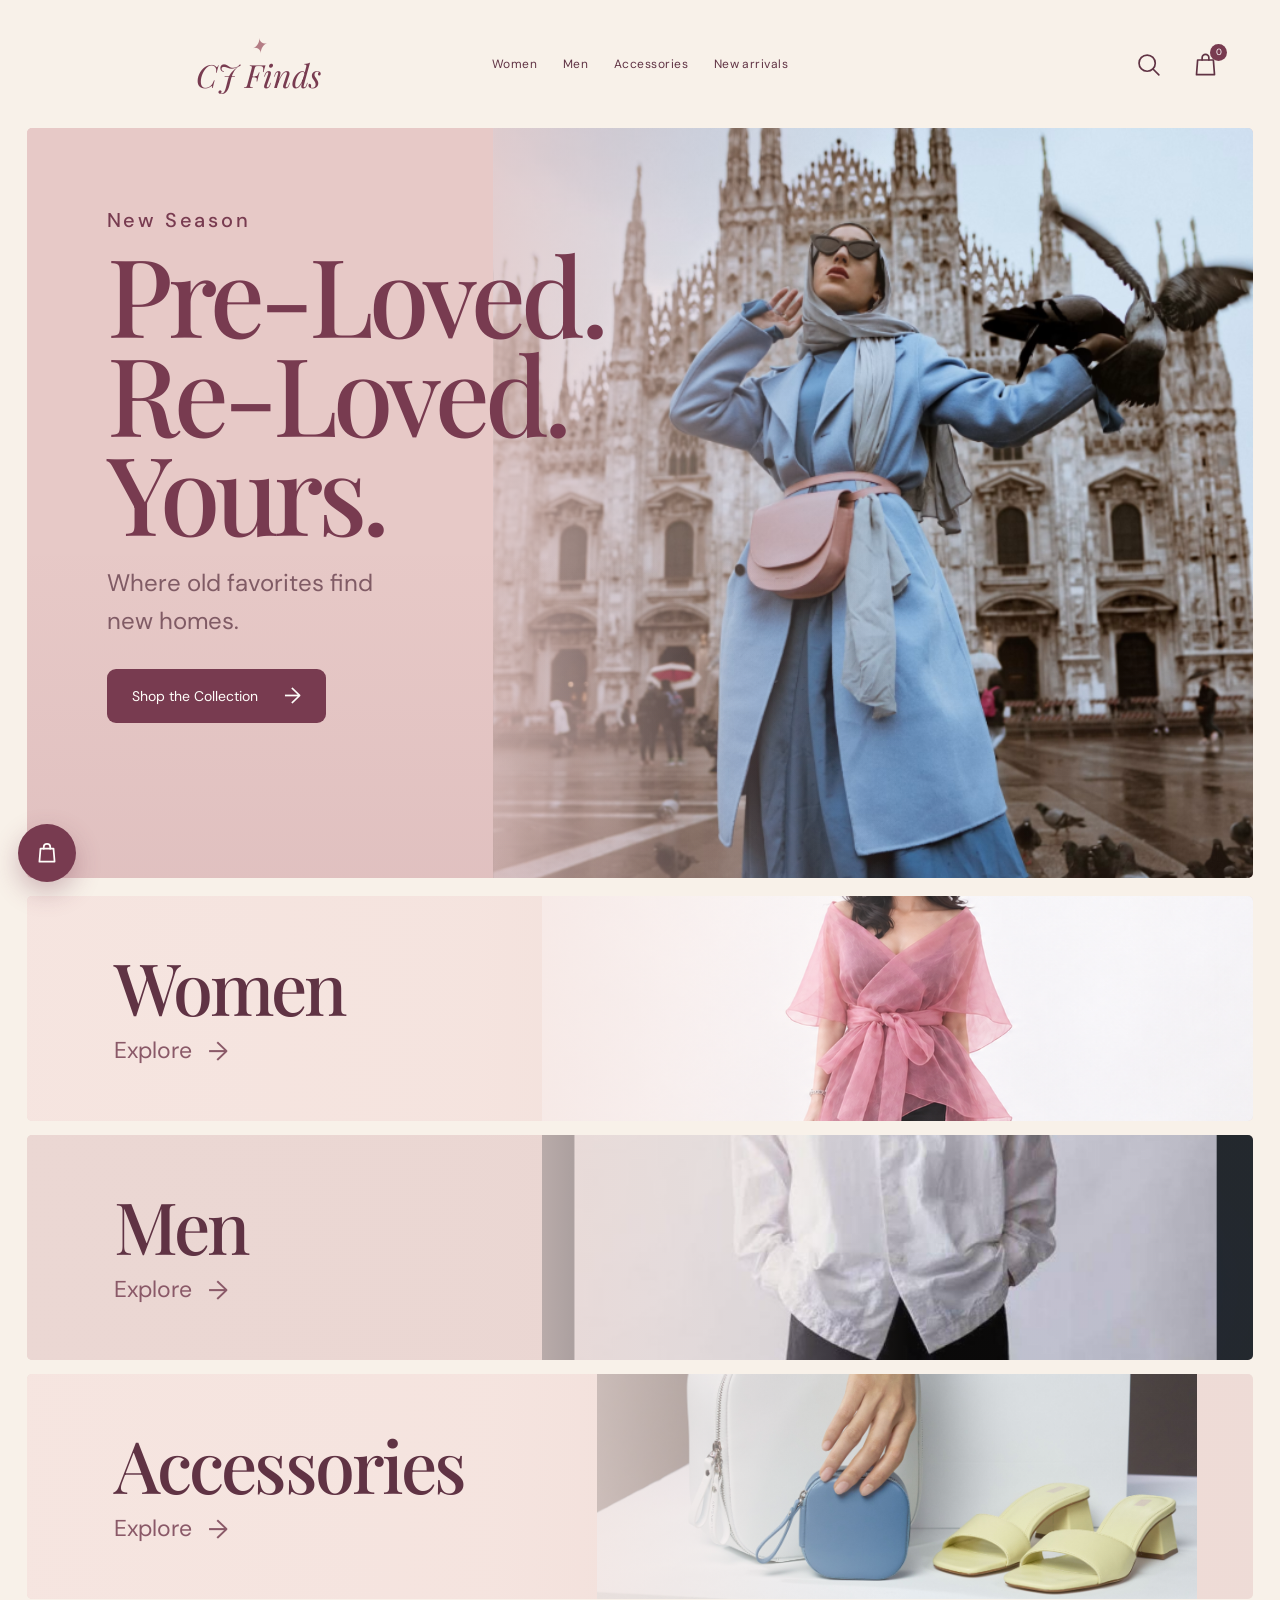
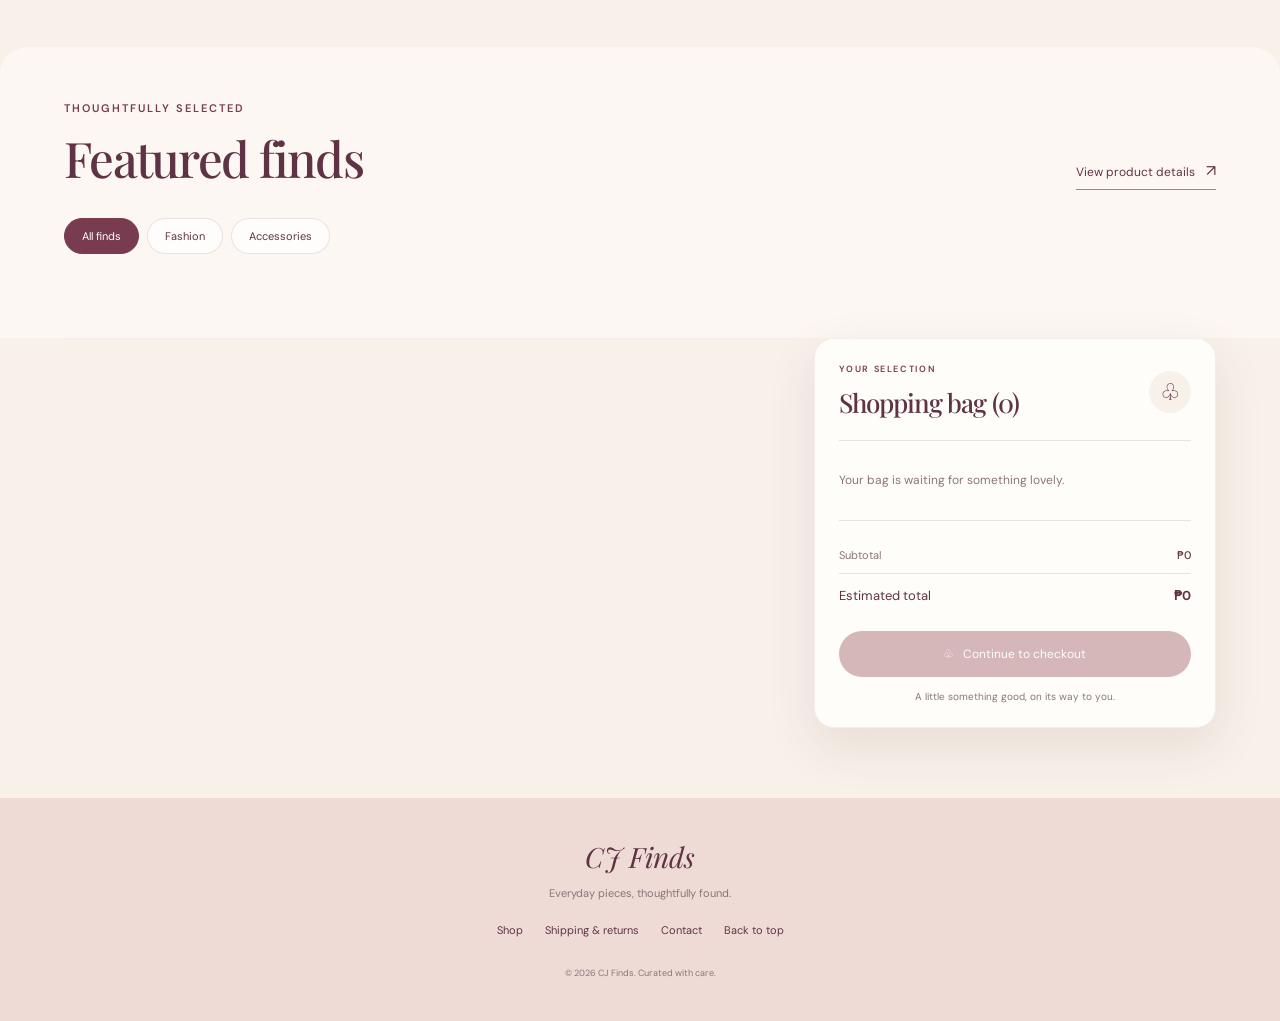
==== commit 1b37364e: "Remove product cards from index.html Removed product cards and details from the product grid and det" ====
--- a/index.html
+++ b/index.html
@@ -91,41 +91,11 @@
         <button class="filter-chip" type="button" data-filter="fashion">Fashion</button>
         <button class="filter-chip" type="button" data-filter="accessories">Accessories</button>
       </div>
-      <div class="product-grid">
-        <article class="product-card" data-category="fashion">
-          <button class="favorite" type="button" aria-label="Add Everyday Knit to favorites">♡</button>
-          <div class="product-photo product-knit" role="img" aria-label="Folded sage knitwear"></div>
-          <div class="product-info"><div><h3>Everyday Knit</h3><p>Soft-touch essential</p></div><strong>₱1,290</strong></div>
-          <button class="add-product" type="button" data-product="Everyday Knit" data-price="1290">Add to bag <span>+</span></button>
-        </article>
-        <article class="product-card" data-category="fashion">
-          <button class="favorite" type="button" aria-label="Add Tailored Blazer to favorites">♡</button>
-          <div class="product-photo product-blazer" role="img" aria-label="Cream tailored blazer"></div>
-          <div class="product-info"><div><h3>Tailored Blazer</h3><p>Modern relaxed fit</p></div><strong>₱2,490</strong></div>
-          <button class="add-product" type="button" data-product="Tailored Blazer" data-price="2490">Add to bag <span>+</span></button>
-        </article>
-        <article class="product-card" data-category="accessories">
-          <button class="favorite" type="button" aria-label="Add Everyday Tote to favorites">♡</button>
-          <div class="product-photo product-tote" role="img" aria-label="Black leather tote bag"></div>
-          <div class="product-info"><div><h3>Everyday Tote</h3><p>Room for everything</p></div><strong>₱1,890</strong></div>
-          <button class="add-product" type="button" data-product="Everyday Tote" data-price="1890">Add to bag <span>+</span></button>
-        </article>
-      </div>
+      <div class="product-grid"></div>
     </section>
 
     <section class="detail-cart-grid" id="product-detail">
-      <article class="product-detail panel">
-        <div class="detail-image product-blazer" role="img" aria-label="Cream tailored blazer detail"></div>
-        <div class="detail-copy">
-  <p class="eyebrow">Editor's pick</p><h2>The Tailored Blazer</h2>
-  <div class="detail-price">₱2,490 <span>Complimentary shipping over ₱2,000</span></div>
-  <p class="detail-description">An effortlessly polished layer, cut for everyday ease and made to pair with the pieces you already love.</p>
-  <button class="primary-button detail-add" type="button" data-product="Tailored Blazer" data-price="2490">Add to Cart <span>→</span></button>
-  <p class="detail-note">Grab it before it's too late!</p>
-</div>
-</div>
-          
-      </article>
+      <article class="product-detail panel"></article>
 
       <aside class="cart-panel panel" id="cart-panel">
         <div class="cart-heading"><div><p class="eyebrow">Your selection</p><h2>Shopping bag <span class="bag-heading-count">(0)</span></h2></div><span class="bag-icon">♧</span></div>
@@ -149,8 +119,10 @@
 
   <div class="toast" role="status" aria-live="polite"></div>
   <script src="bag-reset.js"></script>
+<script src="products.js"></script>
 <script src="script.js"></script>
 <script src="bag.js" defer></script>
 <script src="bag-sync.js" defer></script>
+<script src="product-links.js" defer></script>
 </body>
 </html>
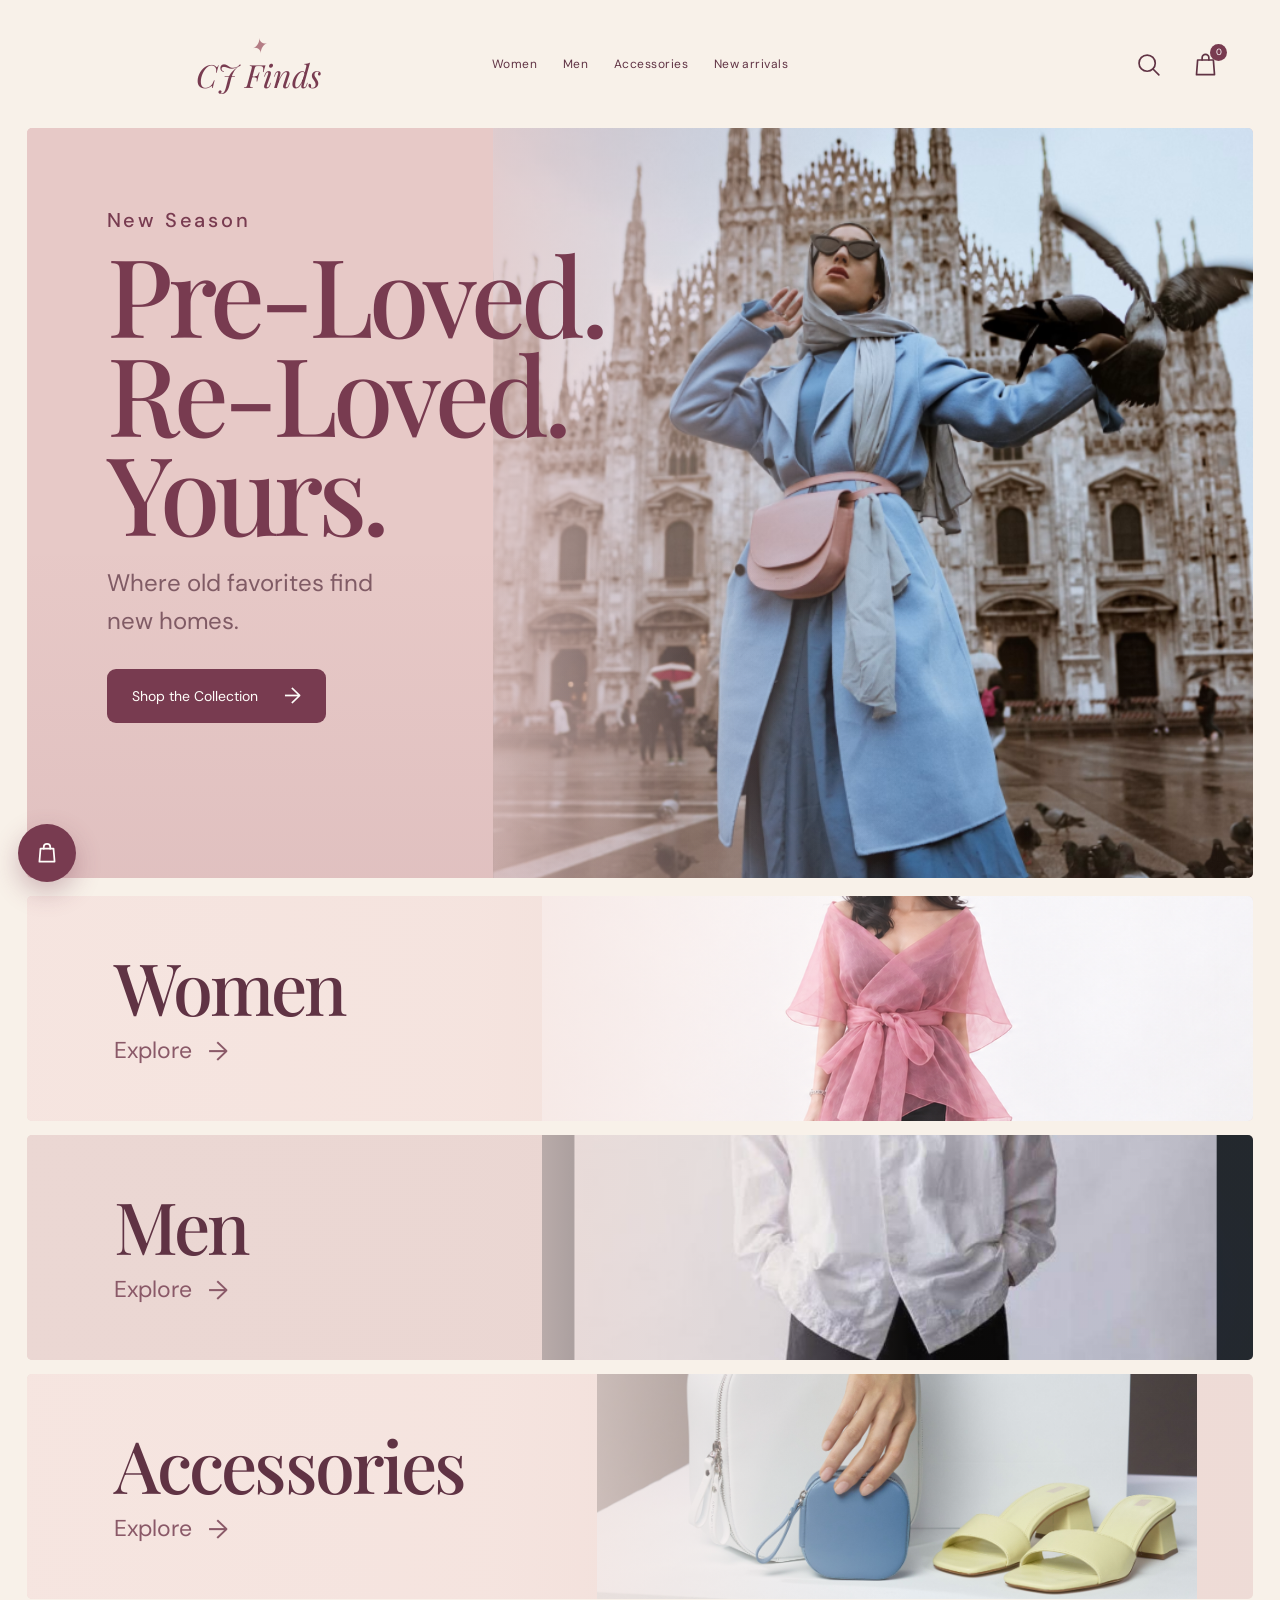
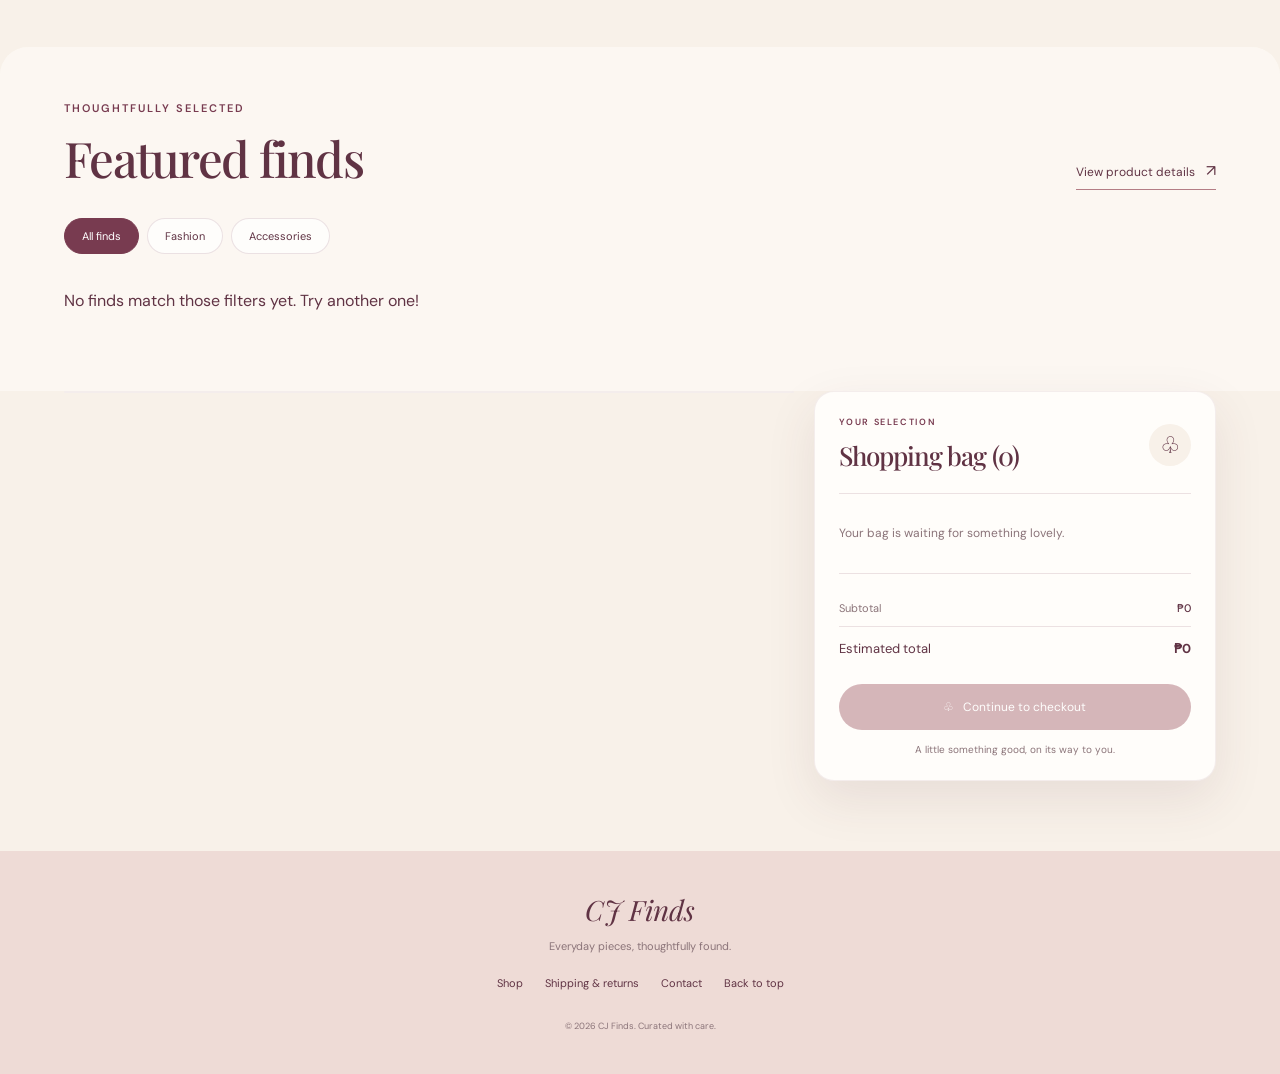
==== commit 6a5a763e: "Update script references in index.html" ====
--- a/index.html
+++ b/index.html
@@ -118,9 +118,9 @@
   </footer>
 
   <div class="toast" role="status" aria-live="polite"></div>
-  <script src="bag-reset.js"></script>
+<script src="bag-reset.js"></script>
 <script src="products.js"></script>
-<script src="script.js"></script>
+<script src="shop.js"></script>
 <script src="bag.js" defer></script>
 <script src="bag-sync.js" defer></script>
 <script src="product-links.js" defer></script>
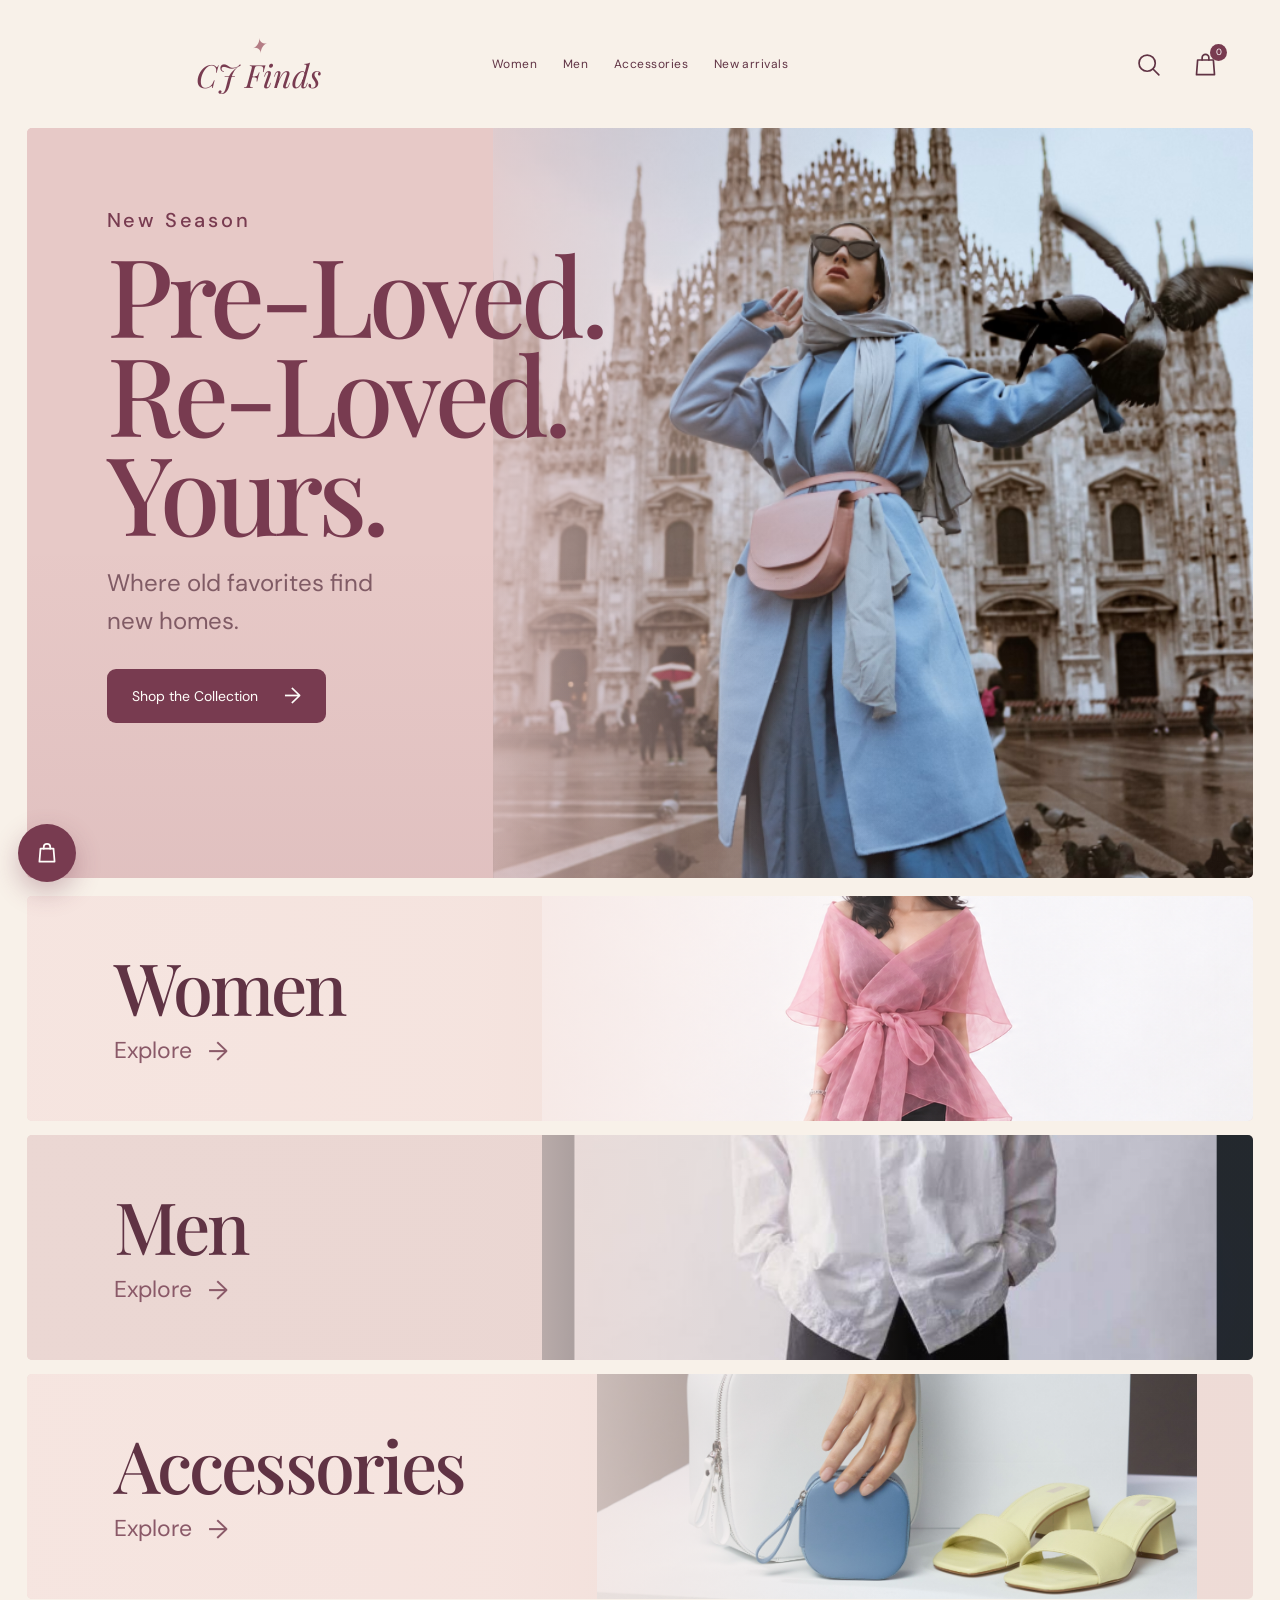
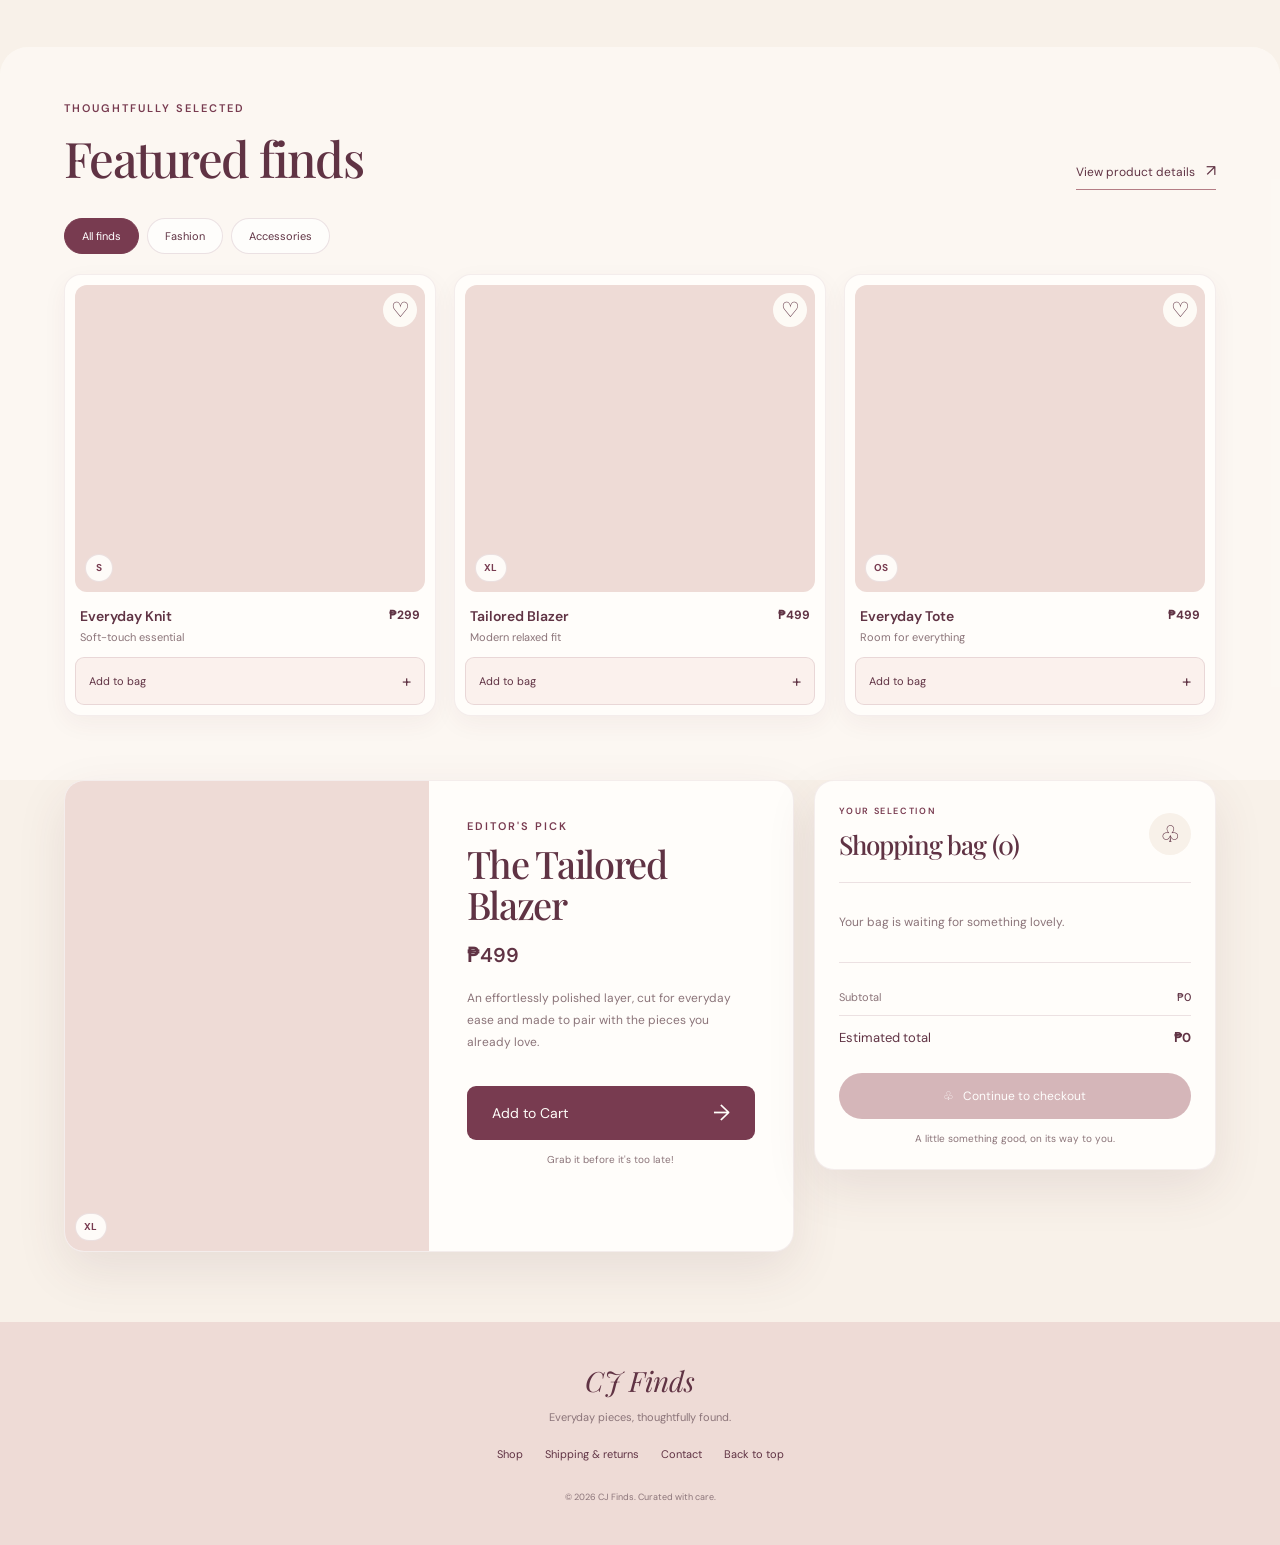
==== commit b5cb15ec: "Replace shop.js with script.js in index.html" ====
--- a/index.html
+++ b/index.html
@@ -120,7 +120,7 @@
   <div class="toast" role="status" aria-live="polite"></div>
 <script src="bag-reset.js"></script>
 <script src="products.js"></script>
-<script src="shop.js"></script>
+<script src="script.js"></script>
 <script src="bag.js" defer></script>
 <script src="bag-sync.js" defer></script>
 <script src="product-links.js" defer></script>
